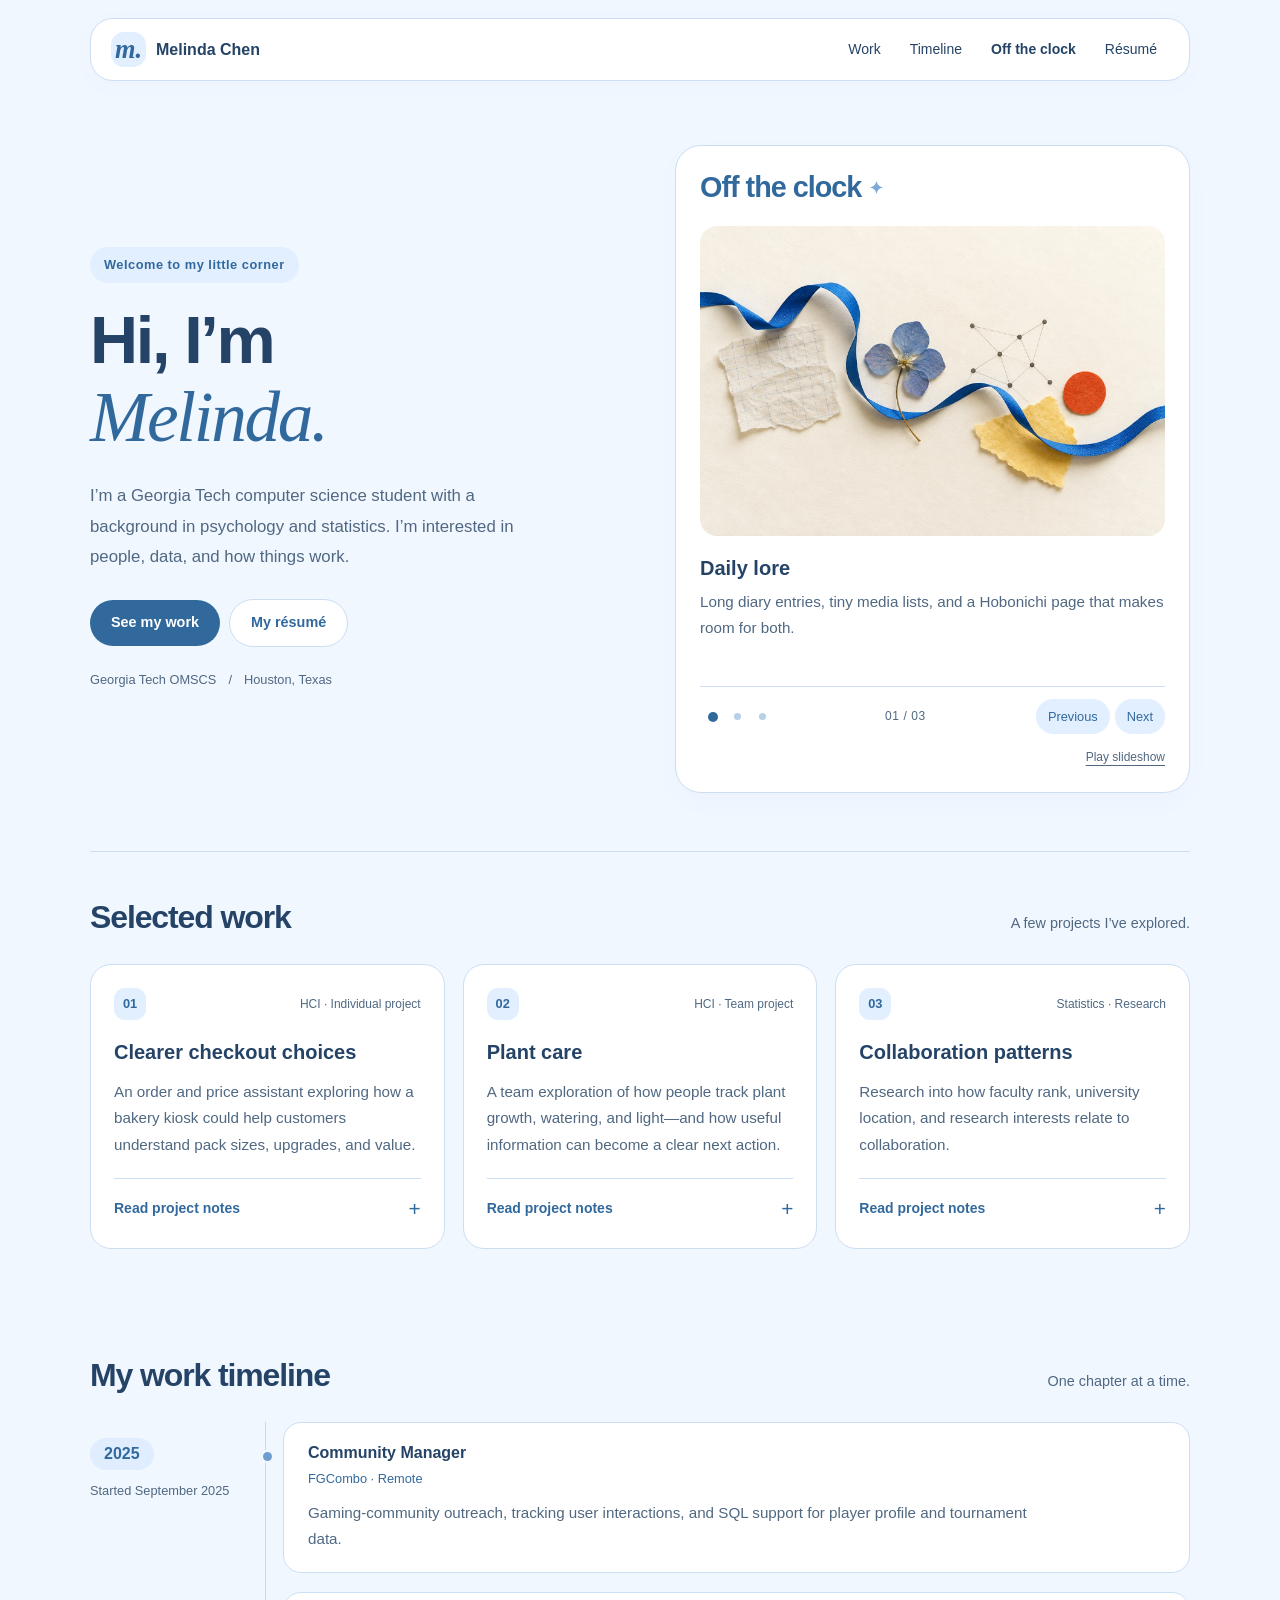
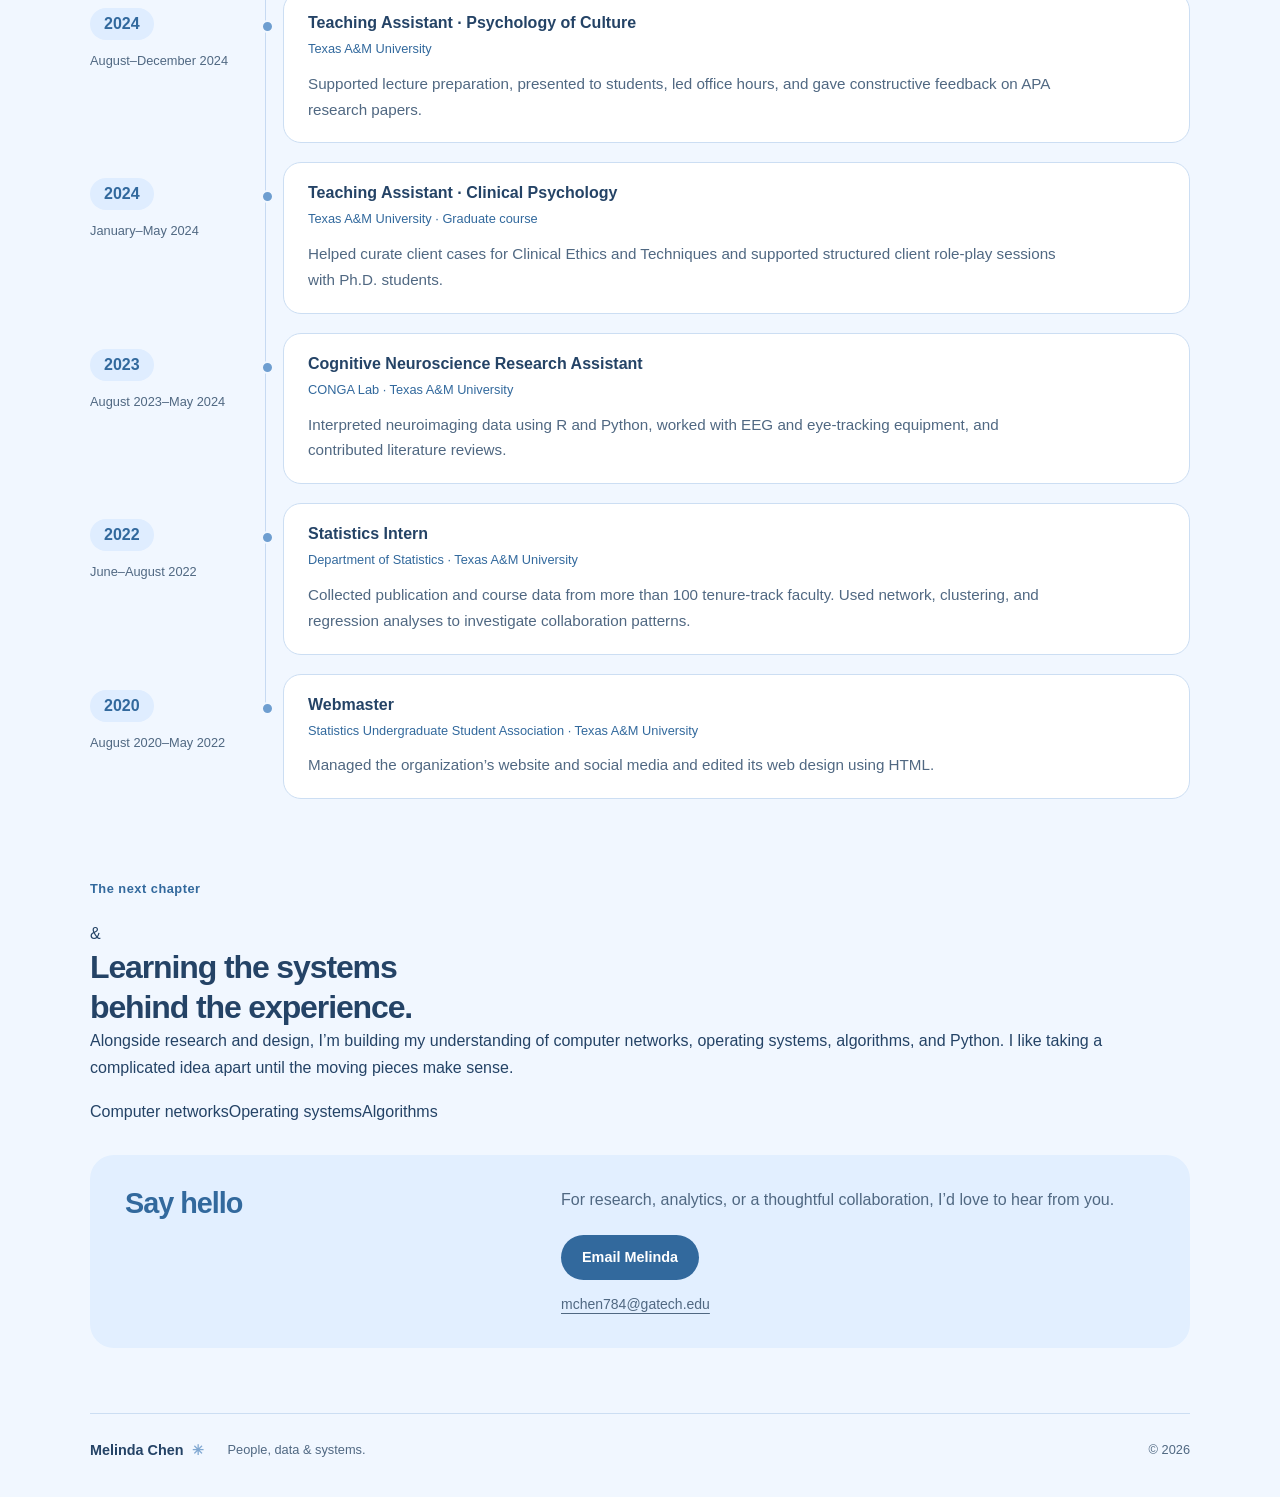
==== index.html @ 86ce2ae4 "initial site design - resume, timeline, slideshow" ====
<!doctype html>
<html lang="en">
<head>
  <meta charset="utf-8">
  <meta name="viewport" content="width=device-width, initial-scale=1">
  <meta name="theme-color" content="#f1f7ff">
  <title>Melinda Chen — People, Data &amp; Systems</title>
  <meta name="description" content="Melinda Chen’s personal portfolio: psychology, statistics, computer science, research, and creative curiosity.">
  <meta property="og:title" content="Melinda Chen — People, Data &amp; Systems">
  <meta property="og:description" content="A curious mind at the intersection of people, data, and systems. Explore my projects, experience, and creative interests.">
  <meta property="og:type" content="website">
  <link rel="icon" type="image/svg+xml" href="data:image/svg+xml,%3Csvg xmlns='http://www.w3.org/2000/svg' viewBox='0 0 64 64'%3E%3Crect width='64' height='64' rx='32' fill='%234f83bd'/%3E%3Cpath d='M15 44V20h5l12 17 12-17h5v24h-6V30L32 46 21 30v14z' fill='%23ffffff'/%3E%3C/svg%3E">
  <link rel="stylesheet" href="styles.css">
</head>
<body>
  <a class="skip-link" href="#main">Skip to content</a>
  <header class="site-header wrap"><a class="wordmark" href="index.html" aria-label="Melinda Chen, home" aria-current="page"><span class="monogram" aria-hidden="true">m.</span><span>Melinda Chen</span></a><nav aria-label="Main navigation"><a href="index.html#work">Work</a><a href="index.html#timeline">Timeline</a><a href="index.html#off-the-clock">Off the clock</a><a href="resume.html">Résumé</a></nav></header>
  <main id="main">
    <section class="hero wrap" id="home" aria-labelledby="hero-title">
      <div class="hero-copy">
        <p class="eyebrow intro-kicker">Welcome to my little corner</p>
        <h1 id="hero-title">Hi, I’m<br><em>Melinda.</em></h1>
        <p class="hero-intro">I’m a Georgia Tech computer science student with a background in psychology and statistics. I’m interested in people, data, and how things work.</p>
        <a class="button primary" href="#work">See my work</a><a class="button secondary" href="resume.html">My résumé</a>
        <p class="hero-meta">Georgia Tech OMSCS <span aria-hidden="true">/</span> Houston, Texas</p>
      </div>
      <div class="hero-art slideshow" id="off-the-clock" role="region" aria-roledescription="carousel" aria-labelledby="off-the-clock-title">
        <h2 class="slideshow-title" id="off-the-clock-title">Off the clock</h2>
        <div class="slides" id="creative-slides">
          <figure class="slide" role="group" aria-roledescription="slide" aria-label="1 of 3">
            <div class="art-frame"><img src="assets/curiosity-collage.webp" alt="A blue ribbon connects a pressed flower, graph paper, and a pencil network sketch on ivory paper." width="1536" height="1024" fetchpriority="high"></div>
            <figcaption class="slide-description"><h3 class="slide-title">Daily lore</h3>
              <p class="slide-body">Long diary entries, tiny media lists, and a Hobonichi page that makes room for both.</p></figcaption>
          </figure>
          <figure class="slide" role="group" aria-roledescription="slide" aria-label="2 of 3" hidden>
            <div class="art-frame"><img src="assets/pattern-seeking.webp" alt="Graph-paper layers, a pencil network diagram, and a blue ribbon form a tactile editorial collage." width="1536" height="1024" loading="lazy"></div>
            <figcaption class="slide-description"><h3 class="slide-title">A little imperfect</h3>
              <p class="slide-body">Pottery painting, illustration, and the satisfaction of making something tangible.</p></figcaption>
          </figure>
          <figure class="slide" role="group" aria-roledescription="slide" aria-label="3 of 3" hidden>
            <div class="art-frame"><img src="assets/creative-color.webp" alt="Pressed blue petals and a blue ribbon mingle with yellow and orange-red paper on an ivory background." width="1536" height="1024" loading="lazy"></div>
            <figcaption class="slide-description"><h3 class="slide-title">Color &amp; character</h3>
              <p class="slide-body">Fashion, art, and imaginative stories. I’m drawn to things with a little personality.</p></figcaption>
          </figure>
        </div>
        <div class="slideshow-controls">
          <div class="slide-dots" aria-label="Choose a slide"><button type="button" class="slide-dot" data-slide="0" aria-label="Show slide 1: Daily lore" aria-current="true"></button><button type="button" class="slide-dot" data-slide="1" aria-label="Show slide 2: A little imperfect"></button><button type="button" class="slide-dot" data-slide="2" aria-label="Show slide 3: Color and character"></button></div>
          <span class="slide-counter" aria-live="off">01 / 03</span>
          <div class="slide-navigation"><button type="button" data-action="previous" aria-label="Previous slide">Previous</button><button type="button" data-action="next" aria-label="Next slide">Next</button></div>
        </div>
        <div class="slideshow-playback"><button type="button" class="play-button" aria-pressed="false">Play slideshow</button><span class="sr-only slide-announcement" aria-live="polite" aria-atomic="true"></span></div>
        <noscript><p class="slideshow-no-script">Enable JavaScript to use the slideshow controls.</p></noscript>
      </div>
    </section>
    <section class="work-section wrap" id="work" aria-labelledby="work-title">
      <div class="section-heading"><h2 id="work-title">Selected work</h2><p>A few projects I’ve explored.</p></div>
      <div class="project-grid">
        <article class="project project-blue">
          <div class="project-top"><span class="project-number">01</span><span class="project-type">HCI · Individual project</span></div>
          <h3>Clearer checkout choices</h3>
          <p class="project-description">An order and price assistant exploring how a bakery kiosk could help customers understand pack sizes, upgrades, and value.</p>
          <details class="project-details"><summary>Read project notes</summary><div class="detail-content"><h4>The question</h4><p>When someone changes an order, how can the interface make the pricing consequences easier to understand?</p><h4>The exploration</h4><p>I explored menu prompts, smart labels such as “Best value,” and an order-review screen. A five-to-six pack upgrade was one of the scenarios used to examine how customers compare options.</p><h4>The process</h4><p>The coursework included survey and interview needfinding, a heuristic evaluation, alternative prototypes, and evaluation planning.</p><p class="project-scope">Scope: an academic design exploration, rather than a launched retail product.</p></div></details>
        </article>
        <article class="project project-green">
          <div class="project-top"><span class="project-number">02</span><span class="project-type">HCI · Team project</span></div>
          <h3>Plant care</h3>
          <p class="project-description">A team exploration of how people track plant growth, watering, and light—and how useful information can become a clear next action.</p>
          <details class="project-details"><summary>Read project notes</summary><div class="detail-content"><h4>The question</h4><p>How can plant-care tools help people understand what their plants need without making care feel complicated?</p><h4>The exploration</h4><p>The team considered plant-stage identification, watering and light information, care history, weather context, and actionable tasks.</p><h4>The process</h4><p>Our needfinding plan combined surveys, interviews, and an apprenticeship approach. The work also considered outdoor gardens alongside indoor plants.</p><p class="project-scope">Scope: a collaborative academic project; the description reflects the team’s shared exploration.</p></div></details>
        </article>
        <article class="project project-yellow">
          <div class="project-top"><span class="project-number">03</span><span class="project-type">Statistics · Research</span></div>
          <h3>Collaboration patterns</h3>
          <p class="project-description">Research into how faculty rank, university location, and research interests relate to collaboration.</p>
          <details class="project-details"><summary>Read project notes</summary><div class="detail-content"><h4>The question</h4><p>Which characteristics might help explain how faculty members collaborate?</p><h4>The work</h4><p>During my internship with Texas A&amp;M’s Department of Statistics, I collected research publication and course information from more than 100 tenure-track faculty.</p><h4>The methods</h4><p>I used R for network, clustering, and regression analyses to investigate collaboration patterns.</p><p class="project-scope">Scope: undergraduate research experience, June–August 2022.</p></div></details>
        </article>
      </div>
    </section>
    <section class="experience-section wrap" id="timeline" aria-labelledby="experience-title"><div class="section-heading"><h2 id="experience-title">My work timeline</h2><p>One chapter at a time.</p></div>
      <ol class="work-timeline">
        <li class="timeline-entry"><div class="timeline-period"><span class="timeline-year">2025</span><p>Started September 2025</p></div><article class="timeline-role"><h3>Community Manager</h3><p class="timeline-organization">FGCombo · Remote</p><p>Gaming-community outreach, tracking user interactions, and SQL support for player profile and tournament data.</p></article></li>
        <li class="timeline-entry"><div class="timeline-period"><span class="timeline-year">2024</span><p><time datetime="2024-08">August</time>–<time datetime="2024-12">December 2024</time></p></div><article class="timeline-role"><h3>Teaching Assistant · Psychology of Culture</h3><p class="timeline-organization">Texas A&amp;M University</p><p>Supported lecture preparation, presented to students, led office hours, and gave constructive feedback on APA research papers.</p></article></li>
        <li class="timeline-entry"><div class="timeline-period"><span class="timeline-year">2024</span><p><time datetime="2024-01">January</time>–<time datetime="2024-05">May 2024</time></p></div><article class="timeline-role"><h3>Teaching Assistant · Clinical Psychology</h3><p class="timeline-organization">Texas A&amp;M University · Graduate course</p><p>Helped curate client cases for Clinical Ethics and Techniques and supported structured client role-play sessions with Ph.D. students.</p></article></li>
        <li class="timeline-entry"><div class="timeline-period"><span class="timeline-year">2023</span><p><time datetime="2023-08">August 2023</time>–<time datetime="2024-05">May 2024</time></p></div><article class="timeline-role"><h3>Cognitive Neuroscience Research Assistant</h3><p class="timeline-organization">CONGA Lab · Texas A&amp;M University</p><p>Interpreted neuroimaging data using R and Python, worked with EEG and eye-tracking equipment, and contributed literature reviews.</p></article></li>
        <li class="timeline-entry"><div class="timeline-period"><span class="timeline-year">2022</span><p><time datetime="2022-06">June</time>–<time datetime="2022-08">August 2022</time></p></div><article class="timeline-role"><h3>Statistics Intern</h3><p class="timeline-organization">Department of Statistics · Texas A&amp;M University</p><p>Collected publication and course data from more than 100 tenure-track faculty. Used network, clustering, and regression analyses to investigate collaboration patterns.</p></article></li>
        <li class="timeline-entry"><div class="timeline-period"><span class="timeline-year">2020</span><p><time datetime="2020-08">August 2020</time>–<time datetime="2022-05">May 2022</time></p></div><article class="timeline-role"><h3>Webmaster</h3><p class="timeline-organization">Statistics Undergraduate Student Association · Texas A&amp;M University</p><p>Managed the organization’s website and social media and edited its web design using HTML.</p></article></li>
      </ol>
    </section>
    <section class="learning-section wrap" aria-labelledby="learning-title"><div class="learning-label"><p class="eyebrow">The next chapter</p><span class="chapter-number" aria-hidden="true">&amp;</span></div><div><h2 id="learning-title">Learning the systems<br>behind the experience.</h2><p>Alongside research and design, I’m building my understanding of computer networks, operating systems, algorithms, and Python. I like taking a complicated idea apart until the moving pieces make sense.</p><div class="learning-topics"><span>Computer networks</span><span>Operating systems</span><span>Algorithms</span></div></div></section>
    <section class="contact-section wrap" id="contact" aria-labelledby="contact-title"><div class="contact-grid"><h2 id="contact-title">Say hello</h2><div><p>For research, analytics, or a thoughtful collaboration, I’d love to hear from you.</p><a class="button primary" href="mailto:mchen784@gatech.edu">Email Melinda</a><a class="email-text" href="mailto:mchen784@gatech.edu">mchen784@gatech.edu</a></div></div></section>
  </main>
  <footer class="site-footer wrap"><a class="footer-name" href="index.html">Melinda Chen<span aria-hidden="true"> ✳</span></a><p>People, data &amp; systems.</p><span>© 2026</span></footer>
  <script src="slideshow.js" defer></script>
  <script src="site.js" defer></script>
</body>
</html>
---- styles.css ----
@charset "UTF-8";
:root{--paper:#f1f7ff;--white:#ffffff;--ink:#244366;--muted:#506882;--blue:#32699d;--blue-dark:#22527e;--soft:#e2efff;--line:#ccdef3;--serif:Georgia,'Times New Roman',serif;--sans:'Avenir Next','Trebuchet MS',Arial,sans-serif}
*{box-sizing:border-box}html{scroll-behavior:smooth;scroll-padding-top:110px}body{margin:0;background:var(--paper);color:var(--ink);font-family:var(--sans);font-size:1rem;line-height:1.7}a{color:inherit;text-decoration:none}button{font:inherit;color:inherit}a,button,summary{-webkit-tap-highlight-color:transparent}a:focus-visible,button:focus-visible,summary:focus-visible{outline:3px solid #32699d;outline-offset:5px}::selection{background:#cce2ff;color:#244366}h1,h2,h3,h4,p{margin-top:0}h1,h2,h3,h4{line-height:1.25}h1,h2{letter-spacing:-.035em}h2{font-size:2rem;font-weight:600;margin-bottom:0}h3{font-size:1.15rem}.wrap{max-width:1100px;width:calc(100% - 80px);margin-inline:auto}[hidden]{display:none!important}.sr-only{position:absolute;width:1px;height:1px;padding:0;margin:-1px;overflow:hidden;clip:rect(0,0,0,0);white-space:nowrap;border:0}.skip-link{position:absolute;top:-100px;left:1rem;background:var(--blue);color:white;padding:12px 18px;border-radius:12px;z-index:60}.skip-link:focus{top:10px}
.site-header{position:sticky;top:12px;z-index:30;margin-top:18px;display:flex;align-items:center;justify-content:space-between;gap:22px;background:var(--white);border:1px solid var(--line);border-radius:23px;padding:13px 20px;box-shadow:0 5px 22px #35659b07}.wordmark{display:flex;align-items:center;gap:10px;font-size:1rem;font-weight:600;white-space:nowrap}.monogram{display:grid;place-items:center;width:35px;height:35px;border-radius:13px;background:var(--soft);color:var(--blue);font-family:var(--serif);font-style:italic;font-size:1.65rem;line-height:1}.site-header nav{display:flex;align-items:center;gap:5px;flex-wrap:wrap}.site-header nav a{font-size:.875rem;padding:7px 12px;border-radius:12px;line-height:1.5}.site-header nav a:hover,.site-header nav a[aria-current='page']{background:var(--soft);color:var(--blue)}.site-header nav a[href$='#off-the-clock']{font-weight:600}
.hero{display:grid;grid-template-columns:1fr 1fr;gap:70px;align-items:center;padding-block:64px 58px}.eyebrow{font-size:.8rem;color:var(--blue);font-weight:600;letter-spacing:.04em;margin-bottom:20px}.intro-kicker{display:inline-block;background:var(--soft);border-radius:50px;padding:7px 14px}.hero h1{font-size:clamp(3.2rem,5.2vw,4.8rem);font-weight:600;line-height:1.12;margin-bottom:24px}.hero h1 em{font-family:var(--serif);font-weight:400;font-size:1.07em;color:var(--blue)}.hero-intro{max-width:470px;font-size:1.05rem;color:var(--muted);line-height:1.8;margin-bottom:27px}.button{display:inline-block;border:0;border-radius:50px;padding:12px 21px;line-height:1.5;font-size:.9rem;font-weight:600;cursor:pointer;transition:background .18s,transform .18s}.primary{background:var(--blue);color:white}.primary:hover{background:var(--blue-dark);transform:translateY(-1px)}.secondary{color:var(--blue);background:var(--white);border:1px solid var(--line);margin-left:9px}.secondary:hover{background:var(--soft)}.hero-meta{display:flex;gap:12px;flex-wrap:wrap;color:var(--muted);font-size:.8rem;margin:22px 0 0}.hero-art{margin:0;min-width:0;background:var(--white);border:1px solid var(--line);border-radius:26px;padding:24px 24px 17px;box-shadow:0 9px 24px #3c78ad07}.slideshow-title{font-size:1.8rem;color:var(--blue);font-weight:600;margin:0 0 20px;letter-spacing:-.035em}.slideshow-title::after{content:' ✦';font-size:1.05rem;color:#7da8d7;vertical-align:middle;margin-left:4px}.slide{margin:0}.art-frame{padding:0;background:var(--soft);border-radius:17px;overflow:hidden}.hero-art img{display:block;width:100%;height:auto;aspect-ratio:3/2;object-fit:cover}.slide-description{padding:19px 0 0;min-height:135px}.slide-kicker{color:var(--blue);font-size:.75rem;font-weight:600;letter-spacing:.035em;margin:0 0 5px}.hero-art .slide-title{font-family:var(--sans);font-size:1.25rem;font-weight:600;line-height:1.3;margin:0 0 8px}.slide-body{font-size:.95rem;line-height:1.7;color:var(--muted);margin:0}.slideshow-controls{display:flex;align-items:center;justify-content:space-between;gap:12px;margin-top:15px;padding-top:12px;border-top:1px solid var(--line)}.slide-dots{display:flex;gap:0}.slide-dot{display:grid;place-items:center;width:25px;height:34px;padding:0;border:0;background:transparent;cursor:pointer}.slide-dot::before{content:'';width:7px;height:7px;border-radius:50%;background:#b7cfe9}.slide-dot[aria-current='true']::before{width:10px;height:10px;background:var(--blue)}.slide-counter{color:var(--muted);font-size:.75rem;letter-spacing:.05em;font-variant-numeric:tabular-nums;white-space:nowrap}.slide-navigation{display:flex;gap:5px}.slide-navigation button{background:var(--soft);color:var(--blue);border:0;border-radius:50px;padding:8px 12px;font-size:.8rem;line-height:1.5;cursor:pointer}.slide-navigation button:hover{background:#d4e8ff}.slideshow-playback{text-align:right;margin-top:6px}.play-button{background:transparent;border:0;padding:7px 0;color:var(--muted);font-size:.75rem;cursor:pointer;text-decoration:underline;text-underline-offset:4px}.play-button:hover{color:var(--blue)}.slideshow-no-script{font-size:.875rem;color:var(--muted);margin:10px 0}
.section-heading{display:flex;justify-content:space-between;align-items:baseline;gap:25px;margin-bottom:27px}.section-heading>p{margin:0;color:var(--muted);font-size:.9rem}.work-section{padding-block:45px 66px;border-top:1px solid var(--line)}.project-grid{display:grid;grid-template-columns:repeat(3,minmax(0,1fr));gap:18px;align-items:start}.project{padding:23px;background:var(--white);border:1px solid var(--line);border-radius:21px;min-width:0}.project-top{display:flex;justify-content:space-between;align-items:center;gap:12px;margin-bottom:20px}.project-number{display:grid;place-items:center;min-width:32px;height:32px;color:var(--blue);background:var(--soft);border-radius:11px;font-size:.8rem;font-weight:600}.project-type{font-size:.75rem;color:var(--muted);line-height:1.5;text-align:right}.project h3{font-size:1.25rem;font-weight:600;margin-bottom:14px}.project-description{font-size:.95rem;color:var(--muted);line-height:1.75;margin-bottom:20px}.project-details{border-top:1px solid var(--line)}.project-details summary{display:flex;justify-content:space-between;align-items:center;gap:14px;list-style:none;cursor:pointer;font-size:.875rem;font-weight:600;color:var(--blue);padding-top:14px;line-height:1.5}.project-details summary::-webkit-details-marker{display:none}.project-details summary::after{content:'+';font-size:1.3rem;font-weight:400}.project-details[open] summary::after{content:'−'}.detail-content{padding-top:23px}.detail-content h4{font-size:.875rem;margin:0 0 7px}.detail-content p{font-size:.9rem;color:var(--muted);line-height:1.75;margin-bottom:19px}.detail-content .project-scope{font-size:.8rem;padding-top:13px;border-top:1px solid var(--line);margin-bottom:0}
.experience-section{padding-block:40px 60px}.work-timeline{list-style:none;margin:0;padding:0}.timeline-entry{display:grid;grid-template-columns:158px minmax(0,1fr);gap:35px;position:relative;padding-bottom:19px}.timeline-period{padding-top:16px}.timeline-year{display:inline-block;color:var(--blue);background:#dfedff;border-radius:50px;font-size:1rem;font-weight:600;line-height:1.5;padding:4px 14px}.timeline-period p{color:var(--muted);font-size:.8rem;line-height:1.7;margin:10px 0 0;max-width:150px}.timeline-role{position:relative;background:var(--white);border:1px solid var(--line);border-radius:18px;padding:20px 24px}.timeline-role::before{content:'';position:absolute;left:-19px;top:-1px;bottom:-20px;width:1px;background:#c7daf2}.timeline-role::after{content:'';position:absolute;left:-23px;top:27px;width:9px;height:9px;border-radius:50%;background:#6e9ed0;border:2px solid var(--paper)}.timeline-entry:last-child .timeline-role::before{bottom:calc(100% - 32px)}.timeline-role h3{font-size:1rem;font-weight:600;margin-bottom:5px}.timeline-organization{font-size:.8rem;color:var(--blue);margin-bottom:11px}.timeline-role>p:last-child{font-size:.95rem;color:var(--muted);line-height:1.7;margin:0;max-width:750px}
.contact-section{padding-block:30px 65px}.contact-grid{display:grid;grid-template-columns:1fr 1.5fr;gap:40px;background:var(--soft);border-radius:24px;padding:31px 35px}.contact-grid h2{color:var(--blue);font-size:1.8rem}.contact-grid>div>p{font-size:1rem;color:var(--muted);line-height:1.8;margin-bottom:20px}.email-text{display:block;color:var(--muted);font-size:.875rem;margin-top:13px;text-decoration:underline;text-underline-offset:4px}.email-text:hover{color:var(--blue)}.site-footer{display:flex;align-items:center;gap:24px;padding-block:24px 34px;border-top:1px solid var(--line);font-size:.8rem;color:var(--muted)}.footer-name{font-weight:600;color:var(--ink);font-size:.9rem}.footer-name span{color:#80a8d2;padding-left:4px}.site-footer p{margin:0;flex:1}.text-link{display:inline-block;font-size:.9rem;font-weight:600;color:var(--blue);text-decoration:underline;text-underline-offset:4px;margin-top:15px}.text-link:hover{color:var(--blue-dark)}
.page-intro{display:grid;grid-template-columns:1.2fr 1fr;align-items:end;gap:40px;padding-block:58px 35px}.page-intro h1{font-size:2.6rem;color:var(--blue);font-weight:600;margin-bottom:13px}.page-description{color:var(--muted);font-size:1rem;line-height:1.8;margin:0}.page-actions{text-align:right;justify-self:end;padding-bottom:3px}.page-actions .text-link{display:block;font-weight:400;margin-top:14px}.resume-sheet{padding:40px;background:var(--white);border:1px solid var(--line);border-radius:24px}.resume-document-heading{display:flex;align-items:end;justify-content:space-between;gap:30px;border-bottom:1px solid var(--line);padding-bottom:26px;margin-bottom:32px}.resume-document-heading h2{font-size:2rem;margin-bottom:6px}.resume-document-heading p{font-size:.875rem;color:var(--muted);margin:0}.resume-document-heading>p{text-align:right;line-height:1.8}.resume-document-heading a{text-decoration:underline;text-underline-offset:4px}.resume-grid{display:grid;grid-template-columns:240px minmax(0,1fr);gap:42px}.resume-grid section{margin-bottom:31px}.resume-grid h3{color:var(--blue);font-size:.9rem;font-weight:600;letter-spacing:.015em;margin-bottom:20px}.resume-grid h4{font-size:1rem;line-height:1.5;margin-bottom:5px;font-weight:600}.resume-sidebar{padding-right:25px;border-right:1px solid var(--line)}.resume-sidebar p{font-size:.9rem;line-height:1.75;margin-bottom:17px}.resume-school{margin-bottom:24px}.resume-school p{margin-bottom:4px}.resume-muted{color:var(--muted);font-size:.8rem!important}.resume-plain-list{list-style:none;margin:0;padding:0}.resume-plain-list li{font-size:.9rem;line-height:1.7;margin-bottom:17px}.resume-plain-list span{display:block;font-size:.8rem;color:var(--muted);margin-top:3px}.resume-job{margin-bottom:26px;break-inside:avoid}.resume-job-heading{display:flex;justify-content:space-between;gap:18px;align-items:baseline}.resume-job-heading h4{max-width:70%;margin:0}.resume-job-heading>span{font-size:.8rem;color:var(--muted);white-space:nowrap;text-align:right}.resume-organization{font-size:.875rem;color:var(--muted);margin:5px 0 10px;line-height:1.65}.resume-job ul{padding-left:19px;margin:0}.resume-job li{font-size:.9rem;line-height:1.75;margin-bottom:5px}.resume-job>p:not(.resume-organization),.resume-project-reference p{font-size:.9rem;line-height:1.75;margin-bottom:0}.resume-project-reference{border-top:1px solid var(--line);padding-top:23px}.resume-project-reference h3{margin-bottom:14px}.page-bottom{display:flex;align-items:center;justify-content:space-between;gap:25px;padding-block:33px 55px}.page-bottom p{margin:0;color:var(--muted)}
@media(max-width:1050px){.wrap{width:calc(100% - 56px)}.hero{gap:42px}.site-header{gap:14px;padding-inline:16px}.site-header nav a{padding:7px 9px}.project{padding:20px}.project-top{align-items:start}.project-type{max-width:120px}.resume-sheet{padding:30px}.resume-grid{grid-template-columns:205px minmax(0,1fr);gap:30px}.resume-sidebar{padding-right:20px}.resume-job-heading{display:block}.resume-job-heading h4{max-width:none}.resume-job-heading>span{display:block;text-align:left;margin-top:4px}}
@media(max-width:800px){html{scroll-padding-top:160px}.wrap{width:calc(100% - 40px)}.site-header{flex-wrap:wrap;justify-content:center;gap:10px;padding:13px 16px;margin-top:12px}.site-header nav{justify-content:center}.hero{grid-template-columns:1fr;gap:34px;padding-block:45px}.hero-copy{max-width:570px}.hero h1{font-size:3.7rem}.hero-intro{max-width:560px}.hero-art{width:100%;max-width:580px;justify-self:center}.slide-description{min-height:126px}.section-heading{align-items:center}.project-grid{grid-template-columns:1fr}.project{padding:24px}.project-top{align-items:center;margin-bottom:14px}.project-type{max-width:none}.project-description{margin-bottom:18px}.work-section{padding-block:36px 45px}.experience-section{padding-block:28px 44px}.timeline-entry{grid-template-columns:135px minmax(0,1fr);gap:30px}.timeline-role{padding:19px 21px}.timeline-role::before{left:-17px}.timeline-role::after{left:-21px}.contact-grid{grid-template-columns:1fr;gap:17px;padding:28px}.contact-section{padding-bottom:44px}.resume-grid{grid-template-columns:1fr;gap:20px}.resume-sidebar{display:grid;grid-template-columns:1fr 1fr;gap:20px 30px;border-right:0;border-bottom:1px solid var(--line);padding:0 0 5px}.resume-sidebar section{margin-bottom:20px}.resume-sidebar section:last-child{grid-column:1/-1}.resume-plain-list{display:flex;flex-wrap:wrap;gap:15px 30px}.resume-plain-list li{max-width:220px}.page-intro{padding-block:40px 28px;grid-template-columns:1fr;gap:21px}.page-actions{justify-self:start;text-align:left}.page-actions .text-link{margin-top:12px}.resume-document-heading{align-items:start}}
@media(max-width:540px){html{scroll-padding-top:165px}.wrap{width:calc(100% - 28px)}.site-header{top:8px;padding:12px;gap:8px;border-radius:20px}.wordmark{font-size:.95rem}.monogram{width:30px;height:30px;font-size:1.45rem;border-radius:11px}.site-header nav{gap:0;width:100%;justify-content:space-between}.site-header nav a{font-size:.8rem;padding:7px 7px;white-space:nowrap}.hero{padding-block:33px;gap:29px}.hero h1{font-size:3.25rem}.intro-kicker{font-size:.8rem;padding:6px 12px}.hero-intro{font-size:1rem}.hero-meta{font-size:.75rem;gap:9px}.button{padding:11px 18px;font-size:.875rem}.secondary{margin-left:6px}.hero-art{padding:20px 18px 13px;border-radius:23px}.slideshow-title{font-size:1.7rem;margin-bottom:17px}.slide-description{min-height:150px;padding-top:17px}.slide-body{font-size:1rem;line-height:1.7}.slideshow-controls{gap:8px;margin-top:10px}.slide-dot{width:23px;height:40px}.slide-navigation{gap:4px}.slide-navigation button{font-size:.8rem;padding:8px 11px;min-height:40px}.play-button{font-size:.8rem}.section-heading{display:block;margin-bottom:22px}h2{font-size:1.75rem}.section-heading>p{margin-top:8px;font-size:.9rem}.project{padding:22px;border-radius:19px}.project-description,.detail-content p{font-size:1rem}.project h3{font-size:1.3rem}.timeline-entry{grid-template-columns:1fr;gap:10px;padding-left:21px;padding-bottom:22px}.timeline-period{display:flex;align-items:center;gap:11px;flex-wrap:wrap;padding:0}.timeline-year{font-size:.9rem;padding:3px 12px}.timeline-period p{margin:0;max-width:none;font-size:.8rem}.timeline-role{padding:19px}.timeline-role::before,.timeline-role::after{display:none}.timeline-entry::before{content:'';position:absolute;left:3px;top:13px;bottom:-13px;width:1px;background:#bfd6f0}.timeline-entry::after{content:'';position:absolute;left:0;top:12px;width:7px;height:7px;background:#709fd0;border-radius:50%}.timeline-entry:last-child::before{bottom:calc(100% - 15px)}.timeline-role h3{font-size:1rem}.timeline-organization{font-size:.8rem}.timeline-role>p:last-child{font-size:1rem}.contact-grid{padding:25px;border-radius:21px}.contact-grid h2{font-size:1.7rem}.site-footer{flex-wrap:wrap;gap:8px 18px;padding-block:21px 27px}.site-footer p{flex:auto;width:100%;order:3}.site-footer>span{margin-left:auto}.page-intro h1{font-size:2.25rem}.resume-sheet{padding:24px 20px;border-radius:21px}.resume-document-heading{display:block;padding-bottom:22px;margin-bottom:25px}.resume-document-heading h2{font-size:1.8rem}.resume-document-heading>p{text-align:left;margin-top:15px;font-size:.875rem}.resume-sidebar{grid-template-columns:1fr;gap:3px}.resume-plain-list{display:block}.resume-plain-list li{max-width:none}.resume-sidebar p,.resume-job li,.resume-job>p:not(.resume-organization),.resume-project-reference p{font-size:1rem}.resume-grid h4{font-size:1.05rem}.resume-job-heading>span{font-size:.875rem}.resume-muted{font-size:.875rem!important}.resume-plain-list li{font-size:1rem}.resume-plain-list span{font-size:.875rem}.page-bottom{display:block;padding-block:30px 43px}.page-bottom p{margin-bottom:15px}}
@media(prefers-reduced-motion:reduce){html{scroll-behavior:auto}.button{transition:none}.primary:hover{transform:none}}
@media print{@page{margin:14mm}body{background:white;color:#222}.wrap{width:100%}.site-header{position:static;box-shadow:none;border:0}.site-header nav,.button,.hero-art,.contact-section{display:none}.hero{display:block;padding:20px 0}.hero h1{font-size:30pt}.work-section,.experience-section{padding-block:24px}.project-grid{display:block}.project{break-inside:avoid;border:0;padding:15px 0;border-radius:0}.project-details{display:none}.timeline-entry{grid-template-columns:130px 1fr;gap:20px;break-inside:avoid;padding-bottom:14px}.timeline-period{padding-top:10px}.timeline-role{border:0;padding:10px 0}.timeline-role::before,.timeline-role::after,.timeline-entry::before,.timeline-entry::after{display:none}.timeline-year{background:none;padding:0}.site-footer{padding-block:15px}.page-resume .site-header,.page-resume .site-footer,.page-resume .resume-intro,.page-resume .page-bottom{display:none}.page-resume .resume-sheet{border:0;padding:0;width:100%;border-radius:0;background:white}.page-resume .resume-document-heading{display:flex;padding-bottom:15px;margin-bottom:18px}.page-resume .resume-document-heading h2{font-size:23pt}.page-resume .resume-document-heading p{font-size:9pt;margin:0}.page-resume .resume-grid{display:grid;grid-template-columns:29% minmax(0,1fr);gap:25px}.page-resume .resume-sidebar{display:block;border-right:1px solid #ddd;border-bottom:0;padding-right:18px}.page-resume .resume-grid section{margin-bottom:20px}.page-resume .resume-grid h3{font-size:9pt;margin-bottom:12px}.page-resume .resume-grid h4{font-size:10pt}.page-resume .resume-sidebar p,.page-resume .resume-job li,.page-resume .resume-plain-list li,.page-resume .resume-project-reference p,.page-resume .resume-job>p:not(.resume-organization){font-size:9pt;line-height:1.5}.page-resume .resume-job-heading{display:block}.page-resume .resume-job-heading>span,.page-resume .resume-muted,.page-resume .resume-organization,.page-resume .resume-plain-list span{font-size:8pt!important}.page-resume .resume-job{margin-bottom:17px;break-inside:avoid}.page-resume .resume-school{margin-bottom:18px}.page-resume .resume-plain-list{display:block}.page-resume .resume-plain-list li{margin-bottom:10px}.page-resume .resume-project-reference .text-link{display:none}}
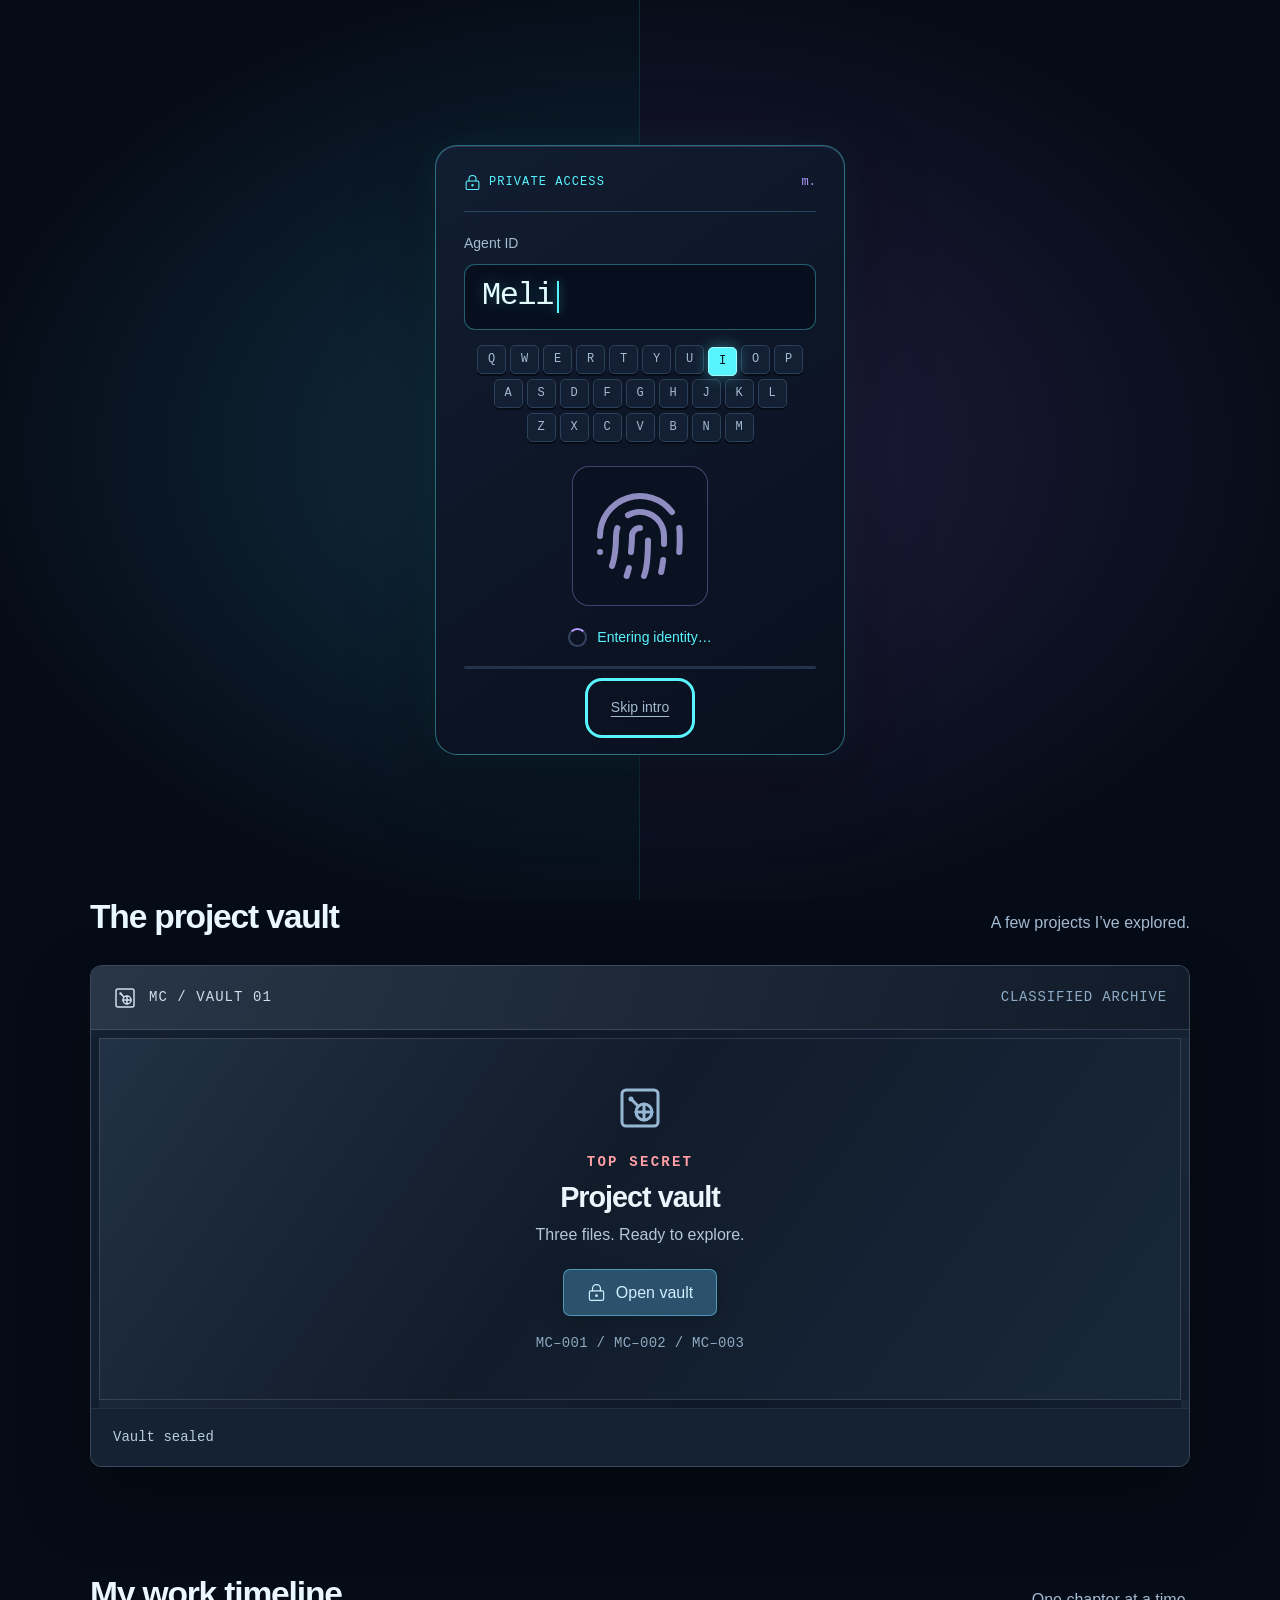
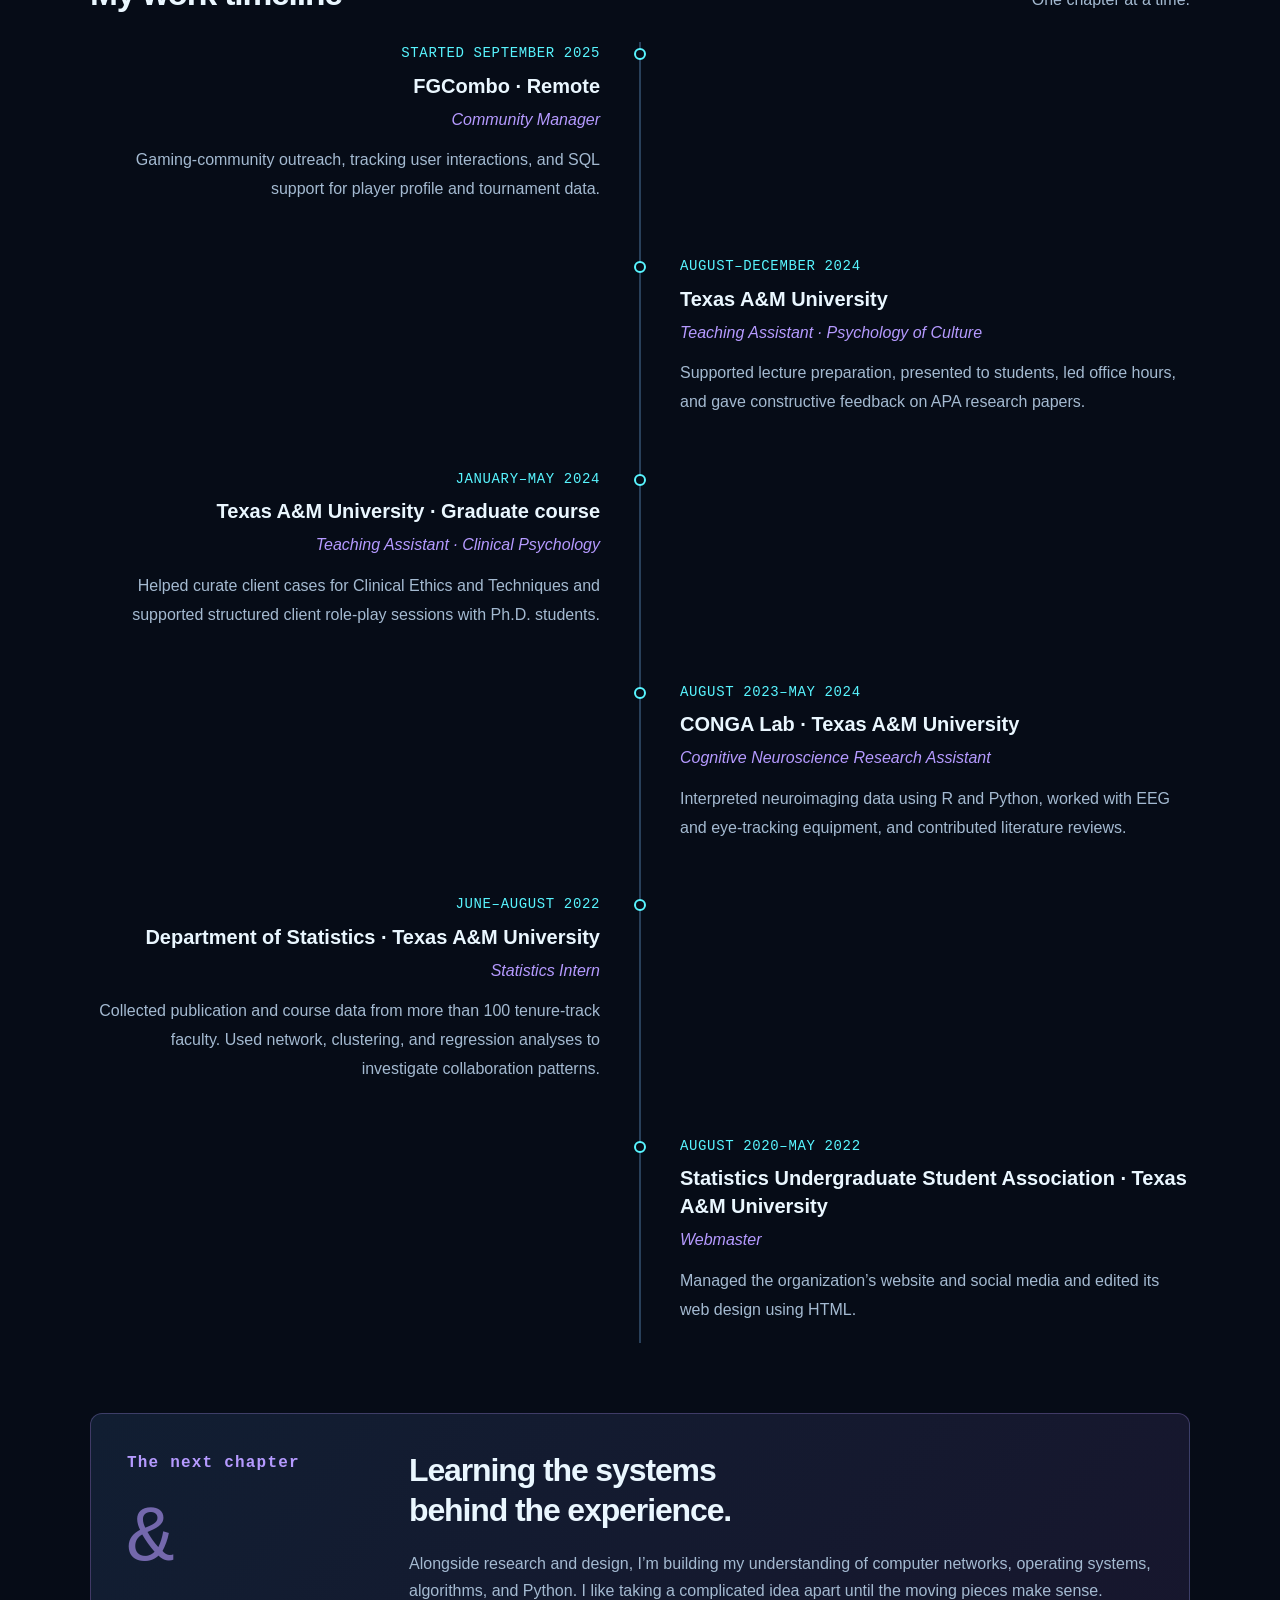
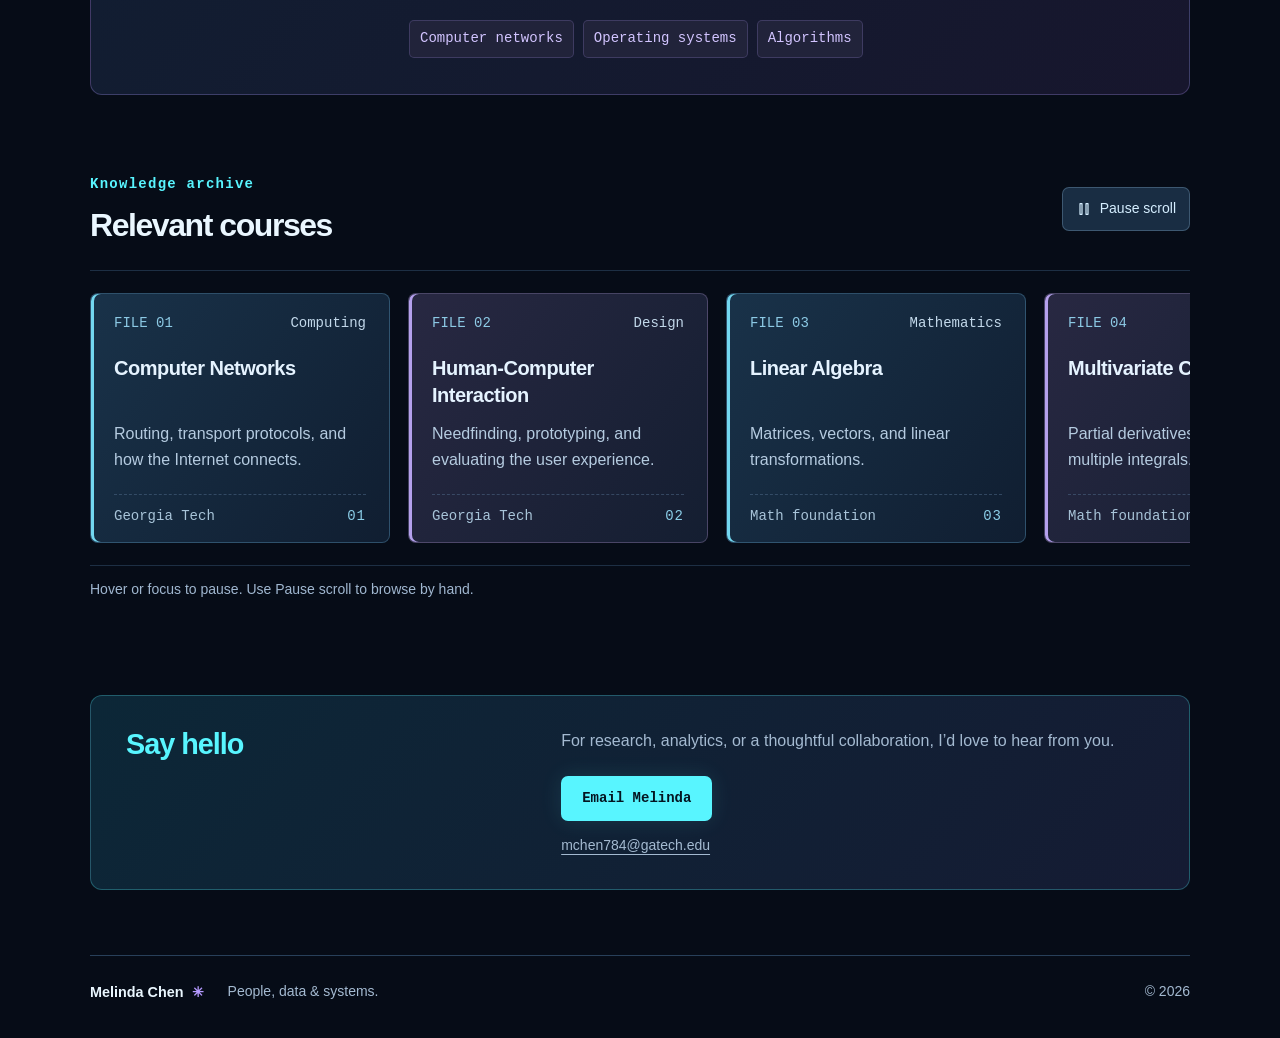
==== commit e041b774: "first commit" ====
--- a/index.html
+++ b/index.html
@@ -3,26 +3,44 @@
 <head>
   <meta charset="utf-8">
   <meta name="viewport" content="width=device-width, initial-scale=1">
-  <meta name="theme-color" content="#f1f7ff">
-  <title>Melinda Chen — People, Data &amp; Systems</title>
+  <meta name="theme-color" content="#060c17">
+  <title>Melinda Chen — CS + Psychology</title>
   <meta name="description" content="Melinda Chen’s personal portfolio: psychology, statistics, computer science, research, and creative curiosity.">
   <meta property="og:title" content="Melinda Chen — People, Data &amp; Systems">
   <meta property="og:description" content="A curious mind at the intersection of people, data, and systems. Explore my projects, experience, and creative interests.">
   <meta property="og:type" content="website">
-  <link rel="icon" type="image/svg+xml" href="data:image/svg+xml,%3Csvg xmlns='http://www.w3.org/2000/svg' viewBox='0 0 64 64'%3E%3Crect width='64' height='64' rx='32' fill='%234f83bd'/%3E%3Cpath d='M15 44V20h5l12 17 12-17h5v24h-6V30L32 46 21 30v14z' fill='%23ffffff'/%3E%3C/svg%3E">
+  <link rel="icon" type="image/svg+xml" href="data:image/svg+xml,%3Csvg xmlns='http://www.w3.org/2000/svg' viewBox='0 0 64 64'%3E%3Crect width='64' height='64' rx='32' fill='%23060c17'/%3E%3Cpath d='M15 44V20h5l12 17 12-17h5v24h-6V30L32 46 21 30v14z' fill='%2358f5ff'/%3E%3C/svg%3E">
   <link rel="stylesheet" href="styles.css">
 </head>
 <body>
+  <dialog class="site-intro" id="site-intro" aria-labelledby="site-intro-label" hidden>
+    <div class="intro-door intro-door-left" aria-hidden="true"></div>
+    <div class="intro-door intro-door-right" aria-hidden="true"></div>
+    <div class="intro-terminal">
+      <h2 class="sr-only" id="site-intro-label">Entering Melinda’s website</h2>
+      <div class="intro-terminal-heading" aria-hidden="true"><span><svg class="" xmlns="http://www.w3.org/2000/svg" viewBox="0 0 24 24" fill="none" stroke="currentColor" stroke-width="1.5" stroke-linecap="round" stroke-linejoin="round" aria-hidden="true"><circle cx="12" cy="16" r="1" /><rect x="3" y="10" width="18" height="12" rx="2" /><path d="M7 10V7a5 5 0 0 1 10 0v3" /></svg>PRIVATE ACCESS</span><small>m.</small></div>
+      <div class="intro-identity" aria-hidden="true">
+        <span class="intro-identity-label">Agent ID</span>
+        <div class="intro-name-field"><span id="intro-typed-name"></span><span class="intro-caret"></span></div>
+      </div>
+      <div class="intro-keyboard" aria-hidden="true"><div class="intro-key-row"><kbd data-intro-key="Q">Q</kbd><kbd data-intro-key="W">W</kbd><kbd data-intro-key="E">E</kbd><kbd data-intro-key="R">R</kbd><kbd data-intro-key="T">T</kbd><kbd data-intro-key="Y">Y</kbd><kbd data-intro-key="U">U</kbd><kbd data-intro-key="I">I</kbd><kbd data-intro-key="O">O</kbd><kbd data-intro-key="P">P</kbd></div><div class="intro-key-row"><kbd data-intro-key="A">A</kbd><kbd data-intro-key="S">S</kbd><kbd data-intro-key="D">D</kbd><kbd data-intro-key="F">F</kbd><kbd data-intro-key="G">G</kbd><kbd data-intro-key="H">H</kbd><kbd data-intro-key="J">J</kbd><kbd data-intro-key="K">K</kbd><kbd data-intro-key="L">L</kbd></div><div class="intro-key-row"><kbd data-intro-key="Z">Z</kbd><kbd data-intro-key="X">X</kbd><kbd data-intro-key="C">C</kbd><kbd data-intro-key="V">V</kbd><kbd data-intro-key="B">B</kbd><kbd data-intro-key="N">N</kbd><kbd data-intro-key="M">M</kbd></div></div>
+      <div class="intro-reader" aria-hidden="true"><svg class="intro-fingerprint" xmlns="http://www.w3.org/2000/svg" viewBox="0 0 24 24" fill="none" stroke="currentColor" stroke-width="1.5" stroke-linecap="round" stroke-linejoin="round" aria-hidden="true"><path d="M12 10a2 2 0 0 0-2 2c0 1.02-.1 2.51-.26 4" /><path d="M14 13.12c0 2.38 0 6.38-1 8.88" /><path d="M17.29 21.02c.12-.6.43-2.3.5-3.02" /><path d="M2 12a10 10 0 0 1 18-6" /><path d="M2 16h.01" /><path d="M21.8 16c.2-2 .131-5.354 0-6" /><path d="M5 19.5C5.5 18 6 15 6 12a6 6 0 0 1 .34-2" /><path d="M8.65 22c.21-.66.45-1.32.57-2" /><path d="M9 6.8a6 6 0 0 1 9 5.2v2" /></svg><span class="intro-scan-line"></span></div>
+      <p class="intro-status"><span class="intro-loader" aria-hidden="true"></span><svg class="intro-check" xmlns="http://www.w3.org/2000/svg" viewBox="0 0 24 24" fill="none" stroke="currentColor" stroke-width="1.5" stroke-linecap="round" stroke-linejoin="round" aria-hidden="true"><path d="M20 6 9 17l-5-5" /></svg><span id="intro-status-text" role="status" aria-live="polite" aria-atomic="true">Entering identity…</span></p>
+      <div class="intro-progress" aria-hidden="true"><span class="intro-progress-fill"></span></div>
+      <button type="button" class="site-intro-skip" data-skip-intro autofocus>Skip intro</button>
+    </div>
+  </dialog>
+
   <a class="skip-link" href="#main">Skip to content</a>
-  <header class="site-header wrap"><a class="wordmark" href="index.html" aria-label="Melinda Chen, home" aria-current="page"><span class="monogram" aria-hidden="true">m.</span><span>Melinda Chen</span></a><nav aria-label="Main navigation"><a href="index.html#work">Work</a><a href="index.html#timeline">Timeline</a><a href="index.html#off-the-clock">Off the clock</a><a href="resume.html">Résumé</a></nav></header>
+  <header class="site-header wrap"><a class="wordmark" href="index.html" aria-label="Melinda Chen, home" aria-current="page"><span class="monogram" aria-hidden="true">m.</span><span>Melinda Chen</span></a><nav aria-label="Main navigation"><a href="index.html#work">Work</a><a href="index.html#timeline">Timeline</a><a href="index.html#courses">Courses</a><a href="index.html#off-the-clock">Off the clock</a><a href="resume.html">Résumé</a></nav></header>
   <main id="main">
     <section class="hero wrap" id="home" aria-labelledby="hero-title">
       <div class="hero-copy">
-        <p class="eyebrow intro-kicker">Welcome to my little corner</p>
-        <h1 id="hero-title">Hi, I’m<br><em>Melinda.</em></h1>
+        <p class="eyebrow intro-kicker">Welcome to my world! </p>
+        <h1 id="hero-title">Howdy, I’m<br><em>Melinda.</em></h1>
         <p class="hero-intro">I’m a Georgia Tech computer science student with a background in psychology and statistics. I’m interested in people, data, and how things work.</p>
         <a class="button primary" href="#work">See my work</a><a class="button secondary" href="resume.html">My résumé</a>
-        <p class="hero-meta">Georgia Tech OMSCS <span aria-hidden="true">/</span> Houston, Texas</p>
+        <p class="hero-meta">CS @ GaTech <span aria-hidden="true">/</span> hometown: Houston, Texas</p>
       </div>
       <div class="hero-art slideshow" id="off-the-clock" role="region" aria-roledescription="carousel" aria-labelledby="off-the-clock-title">
         <h2 class="slideshow-title" id="off-the-clock-title">Off the clock</h2>
@@ -53,39 +71,89 @@
       </div>
     </section>
     <section class="work-section wrap" id="work" aria-labelledby="work-title">
-      <div class="section-heading"><h2 id="work-title">Selected work</h2><p>A few projects I’ve explored.</p></div>
-      <div class="project-grid">
-        <article class="project project-blue">
-          <div class="project-top"><span class="project-number">01</span><span class="project-type">HCI · Individual project</span></div>
-          <h3>Clearer checkout choices</h3>
+      <div class="section-heading"><h2 id="work-title">The project vault</h2><p>A few projects I’ve explored.</p></div>
+      <div class="finder-window vault-window" id="project-vault" aria-label="Project vault">
+        <div class="finder-titlebar vault-titlebar"><span class="vault-heading-icon"><svg class="vault-icon" xmlns="http://www.w3.org/2000/svg" viewBox="0 0 24 24" fill="none" stroke="currentColor" stroke-width="1.5" stroke-linecap="round" stroke-linejoin="round" aria-hidden="true"><rect width="18" height="18" x="3" y="3" rx="2"/><circle cx="7.5" cy="7.5" r=".5" fill="currentColor"/><path d="m7.9 7.9 2.7 2.7"/><circle cx="14" cy="14" r="4"/><path d="M14 10v8M10 14h8"/></svg><span>MC / VAULT 01</span></span><span class="vault-clearance">Classified archive</span></div>
+        <div class="vault-interior">
+          <div class="vault-content" id="vault-content"><div class="finder-path"><span>Melinda Chen</span><span aria-hidden="true">/</span><strong>Project dossiers</strong></div><div class="finder-files vault-files"><a class="finder-file dossier-file" href="#project-checkout" data-open-project="checkout" aria-haspopup="dialog"><span class="dossier-file-top"><span>MC–001</span><span class="dossier-stamp">Top secret</span></span><span class="dossier-file-name">Clearer checkout choices</span><span class="dossier-file-type">HCI · Individual project</span><span class="dossier-file-bottom"><span>Project dossier</span><span class="dossier-open">Open file</span></span></a><a class="finder-file dossier-file" href="#project-plant-care" data-open-project="plant-care" aria-haspopup="dialog"><span class="dossier-file-top"><span>MC–002</span><span class="dossier-stamp">Top secret</span></span><span class="dossier-file-name">Plant care</span><span class="dossier-file-type">HCI · Team project</span><span class="dossier-file-bottom"><span>Project dossier</span><span class="dossier-open">Open file</span></span></a><a class="finder-file dossier-file" href="#project-collaboration" data-open-project="collaboration" aria-haspopup="dialog"><span class="dossier-file-top"><span>MC–003</span><span class="dossier-stamp">Top secret</span></span><span class="dossier-file-name">Collaboration patterns</span><span class="dossier-file-type">Statistics · Research</span><span class="dossier-file-bottom"><span>Project dossier</span><span class="dossier-open">Open file</span></span></a></div></div>
+          <div class="vault-gate" id="vault-gate" hidden>
+            <span class="vault-gate-mark"><svg class="vault-icon" xmlns="http://www.w3.org/2000/svg" viewBox="0 0 24 24" fill="none" stroke="currentColor" stroke-width="1.5" stroke-linecap="round" stroke-linejoin="round" aria-hidden="true"><rect width="18" height="18" x="3" y="3" rx="2"/><circle cx="7.5" cy="7.5" r=".5" fill="currentColor"/><path d="m7.9 7.9 2.7 2.7"/><circle cx="14" cy="14" r="4"/><path d="M14 10v8M10 14h8"/></svg></span><span class="vault-classification">Top secret</span>
+            <h3>Project vault</h3><p>Three files. Ready to explore.</p>
+            <button type="button" class="vault-unlock" id="vault-unlock" aria-controls="vault-content" aria-expanded="false"><svg xmlns="http://www.w3.org/2000/svg" viewBox="0 0 24 24" fill="none" stroke="currentColor" stroke-width="1.5" stroke-linecap="round" stroke-linejoin="round" aria-hidden="true"><rect x="3" y="10" width="18" height="12" rx="2"/><path d="M7 10V7a5 5 0 0 1 10 0v3"/><circle cx="12" cy="16" r="1"/></svg><span id="vault-unlock-label">Open vault</span></button>
+            <span class="vault-gate-code">MC–001 / MC–002 / MC–003</span>
+          </div>
+        </div>
+        <div class="finder-status vault-status"><span id="vault-status-text" role="status" aria-live="polite">3 project dossiers</span><button type="button" class="vault-seal" id="vault-seal" hidden><svg xmlns="http://www.w3.org/2000/svg" viewBox="0 0 24 24" fill="none" stroke="currentColor" stroke-width="1.5" stroke-linecap="round" stroke-linejoin="round" aria-hidden="true"><rect x="3" y="10" width="18" height="12" rx="2"/><path d="M7 10V7a5 5 0 0 1 10 0v3"/><circle cx="12" cy="16" r="1"/></svg><span>Close vault</span></button><span class="vault-static-hint" id="vault-static-hint">Select a file to open</span></div>
+      </div>
+      <div class="project-dock" id="project-dock" hidden><button type="button" class="project-restore" id="project-restore"><svg xmlns="http://www.w3.org/2000/svg" viewBox="0 0 24 24" fill="none" stroke="currentColor" stroke-width="1.5" stroke-linecap="round" stroke-linejoin="round" aria-hidden="true"><rect x="3" y="10" width="18" height="12" rx="2"/><path d="M7 10V7a5 5 0 0 1 10 0v3"/><circle cx="12" cy="16" r="1"/></svg><span id="project-restore-label">Restore dossier</span></button></div>
+      <div class="project-records"><article class="project-record" id="project-checkout">
+          <div class="dossier-meta"><span>Case file MC–001</span><strong>Top secret</strong></div><div class="project-top"><span class="project-number">01</span><span class="project-type">HCI · Individual project</span></div>
+          <h3 class="project-record-title">Clearer checkout choices</h3>
           <p class="project-description">An order and price assistant exploring how a bakery kiosk could help customers understand pack sizes, upgrades, and value.</p>
-          <details class="project-details"><summary>Read project notes</summary><div class="detail-content"><h4>The question</h4><p>When someone changes an order, how can the interface make the pricing consequences easier to understand?</p><h4>The exploration</h4><p>I explored menu prompts, smart labels such as “Best value,” and an order-review screen. A five-to-six pack upgrade was one of the scenarios used to examine how customers compare options.</p><h4>The process</h4><p>The coursework included survey and interview needfinding, a heuristic evaluation, alternative prototypes, and evaluation planning.</p><p class="project-scope">Scope: an academic design exploration, rather than a launched retail product.</p></div></details>
-        </article>
-        <article class="project project-green">
-          <div class="project-top"><span class="project-number">02</span><span class="project-type">HCI · Team project</span></div>
-          <h3>Plant care</h3>
+          <div class="detail-content"><h4>The question</h4><p>When someone changes an order, how can the interface make the pricing consequences easier to understand?</p><h4>The exploration</h4><p>I explored menu prompts, smart labels such as “Best value,” and an order-review screen. A five-to-six pack upgrade was one of the scenarios used to examine how customers compare options.</p><h4>The process</h4><p>The coursework included survey and interview needfinding, a heuristic evaluation, alternative prototypes, and evaluation planning.</p><p class="project-scope">Scope: an academic design exploration, rather than a launched retail product.</p></div>
+        </article><article class="project-record" id="project-plant-care">
+          <div class="dossier-meta"><span>Case file MC–002</span><strong>Top secret</strong></div><div class="project-top"><span class="project-number">02</span><span class="project-type">HCI · Team project</span></div>
+          <h3 class="project-record-title">Plant care</h3>
           <p class="project-description">A team exploration of how people track plant growth, watering, and light—and how useful information can become a clear next action.</p>
-          <details class="project-details"><summary>Read project notes</summary><div class="detail-content"><h4>The question</h4><p>How can plant-care tools help people understand what their plants need without making care feel complicated?</p><h4>The exploration</h4><p>The team considered plant-stage identification, watering and light information, care history, weather context, and actionable tasks.</p><h4>The process</h4><p>Our needfinding plan combined surveys, interviews, and an apprenticeship approach. The work also considered outdoor gardens alongside indoor plants.</p><p class="project-scope">Scope: a collaborative academic project; the description reflects the team’s shared exploration.</p></div></details>
-        </article>
-        <article class="project project-yellow">
-          <div class="project-top"><span class="project-number">03</span><span class="project-type">Statistics · Research</span></div>
-          <h3>Collaboration patterns</h3>
+          <div class="detail-content"><h4>The question</h4><p>How can plant-care tools help people understand what their plants need without making care feel complicated?</p><h4>The exploration</h4><p>The team considered plant-stage identification, watering and light information, care history, weather context, and actionable tasks.</p><h4>The process</h4><p>Our needfinding plan combined surveys, interviews, and an apprenticeship approach. The work also considered outdoor gardens alongside indoor plants.</p><p class="project-scope">Scope: a collaborative academic project; the description reflects the team’s shared exploration.</p></div>
+        </article><article class="project-record" id="project-collaboration">
+          <div class="dossier-meta"><span>Case file MC–003</span><strong>Top secret</strong></div><div class="project-top"><span class="project-number">03</span><span class="project-type">Statistics · Research</span></div>
+          <h3 class="project-record-title">Collaboration patterns</h3>
           <p class="project-description">Research into how faculty rank, university location, and research interests relate to collaboration.</p>
-          <details class="project-details"><summary>Read project notes</summary><div class="detail-content"><h4>The question</h4><p>Which characteristics might help explain how faculty members collaborate?</p><h4>The work</h4><p>During my internship with Texas A&amp;M’s Department of Statistics, I collected research publication and course information from more than 100 tenure-track faculty.</p><h4>The methods</h4><p>I used R for network, clustering, and regression analyses to investigate collaboration patterns.</p><p class="project-scope">Scope: undergraduate research experience, June–August 2022.</p></div></details>
-        </article>
+          <div class="detail-content"><h4>The question</h4><p>Which characteristics might help explain how faculty members collaborate?</p><h4>The work</h4><p>During my internship with Texas A&amp;M’s Department of Statistics, I collected research publication and course information from more than 100 tenure-track faculty.</p><h4>The methods</h4><p>I used R for network, clustering, and regression analyses to investigate collaboration patterns.</p><p class="project-scope">Scope: undergraduate research experience, June–August 2022.</p></div>
+        </article></div>
+      <dialog class="project-window dossier-window" id="project-window" aria-labelledby="project-window-title" hidden>
+        <div class="project-window-bar" id="project-window-bar"><div class="window-controls"><button type="button" class="window-control light-close" data-window-action="close" aria-label="Close project" title="Close"><svg class="" xmlns="http://www.w3.org/2000/svg" viewBox="0 0 24 24" fill="none" stroke="currentColor" stroke-width="1.5" stroke-linecap="round" stroke-linejoin="round" aria-hidden="true"><path d="m18 6-12 12M6 6l12 12"/></svg></button><button type="button" class="window-control light-minimize" data-window-action="minimize" aria-label="Minimize project" title="Minimize"><svg class="" xmlns="http://www.w3.org/2000/svg" viewBox="0 0 24 24" fill="none" stroke="currentColor" stroke-width="1.5" stroke-linecap="round" stroke-linejoin="round" aria-hidden="true"><path d="M5 12h14"/></svg></button><button type="button" class="window-control light-expand" data-window-action="expand" aria-label="Expand project" aria-pressed="false" title="Expand"><svg class="" xmlns="http://www.w3.org/2000/svg" viewBox="0 0 24 24" fill="none" stroke="currentColor" stroke-width="1.5" stroke-linecap="round" stroke-linejoin="round" aria-hidden="true"><path d="M8 3H5a2 2 0 0 0-2 2v3M16 3h3a2 2 0 0 1 2 2v3M21 16v3a2 2 0 0 1-2 2h-3M8 21H5a2 2 0 0 1-2-2v-3"/></svg></button></div><span id="project-window-title">Classified dossier</span><span class="project-window-kind">Classified dossier</span></div>
+        <div class="project-window-body" id="project-window-body" tabindex="0"></div>
+        <div class="project-window-footer"><span>Melinda Chen</span><button type="button" data-window-action="close">Return to vault</button></div>
+      </dialog>
+    </section>
+    <section class="experience-section wrap" id="timeline" aria-labelledby="experience-title"><div class="section-heading"><h2 id="experience-title">My work timeline</h2><p>One chapter at a time.</p></div>
+      <div class="timeline-track" id="timeline-track">
+        <div class="timeline-rail" aria-hidden="true"><span class="timeline-fill"></span></div>
+      <ol class="work-timeline">
+        <li class="timeline-entry timeline-left">
+          <span class="timeline-dot" aria-hidden="true"></span>
+          <div class="timeline-copy"><p class="timeline-date">Started September 2025</p><h3 class="timeline-company">FGCombo · Remote</h3><p class="timeline-job">Community Manager</p><p class="timeline-summary">Gaming-community outreach, tracking user interactions, and SQL support for player profile and tournament data.</p></div>
+        </li>
+        <li class="timeline-entry timeline-right">
+          <span class="timeline-dot" aria-hidden="true"></span>
+          <div class="timeline-copy"><p class="timeline-date"><time datetime="2024-08">August</time>–<time datetime="2024-12">December 2024</time></p><h3 class="timeline-company">Texas A&amp;M University</h3><p class="timeline-job">Teaching Assistant · Psychology of Culture</p><p class="timeline-summary">Supported lecture preparation, presented to students, led office hours, and gave constructive feedback on APA research papers.</p></div>
+        </li>
+        <li class="timeline-entry timeline-left">
+          <span class="timeline-dot" aria-hidden="true"></span>
+          <div class="timeline-copy"><p class="timeline-date"><time datetime="2024-01">January</time>–<time datetime="2024-05">May 2024</time></p><h3 class="timeline-company">Texas A&amp;M University · Graduate course</h3><p class="timeline-job">Teaching Assistant · Clinical Psychology</p><p class="timeline-summary">Helped curate client cases for Clinical Ethics and Techniques and supported structured client role-play sessions with Ph.D. students.</p></div>
+        </li>
+        <li class="timeline-entry timeline-right">
+          <span class="timeline-dot" aria-hidden="true"></span>
+          <div class="timeline-copy"><p class="timeline-date"><time datetime="2023-08">August 2023</time>–<time datetime="2024-05">May 2024</time></p><h3 class="timeline-company">CONGA Lab · Texas A&amp;M University</h3><p class="timeline-job">Cognitive Neuroscience Research Assistant</p><p class="timeline-summary">Interpreted neuroimaging data using R and Python, worked with EEG and eye-tracking equipment, and contributed literature reviews.</p></div>
+        </li>
+        <li class="timeline-entry timeline-left">
+          <span class="timeline-dot" aria-hidden="true"></span>
+          <div class="timeline-copy"><p class="timeline-date"><time datetime="2022-06">June</time>–<time datetime="2022-08">August 2022</time></p><h3 class="timeline-company">Department of Statistics · Texas A&amp;M University</h3><p class="timeline-job">Statistics Intern</p><p class="timeline-summary">Collected publication and course data from more than 100 tenure-track faculty. Used network, clustering, and regression analyses to investigate collaboration patterns.</p></div>
+        </li>
+        <li class="timeline-entry timeline-right">
+          <span class="timeline-dot" aria-hidden="true"></span>
+          <div class="timeline-copy"><p class="timeline-date"><time datetime="2020-08">August 2020</time>–<time datetime="2022-05">May 2022</time></p><h3 class="timeline-company">Statistics Undergraduate Student Association · Texas A&amp;M University</h3><p class="timeline-job">Webmaster</p><p class="timeline-summary">Managed the organization’s website and social media and edited its web design using HTML.</p></div>
+        </li>
+      </ol>
       </div>
     </section>
-    <section class="experience-section wrap" id="timeline" aria-labelledby="experience-title"><div class="section-heading"><h2 id="experience-title">My work timeline</h2><p>One chapter at a time.</p></div>
-      <ol class="work-timeline">
-        <li class="timeline-entry"><div class="timeline-period"><span class="timeline-year">2025</span><p>Started September 2025</p></div><article class="timeline-role"><h3>Community Manager</h3><p class="timeline-organization">FGCombo · Remote</p><p>Gaming-community outreach, tracking user interactions, and SQL support for player profile and tournament data.</p></article></li>
-        <li class="timeline-entry"><div class="timeline-period"><span class="timeline-year">2024</span><p><time datetime="2024-08">August</time>–<time datetime="2024-12">December 2024</time></p></div><article class="timeline-role"><h3>Teaching Assistant · Psychology of Culture</h3><p class="timeline-organization">Texas A&amp;M University</p><p>Supported lecture preparation, presented to students, led office hours, and gave constructive feedback on APA research papers.</p></article></li>
-        <li class="timeline-entry"><div class="timeline-period"><span class="timeline-year">2024</span><p><time datetime="2024-01">January</time>–<time datetime="2024-05">May 2024</time></p></div><article class="timeline-role"><h3>Teaching Assistant · Clinical Psychology</h3><p class="timeline-organization">Texas A&amp;M University · Graduate course</p><p>Helped curate client cases for Clinical Ethics and Techniques and supported structured client role-play sessions with Ph.D. students.</p></article></li>
-        <li class="timeline-entry"><div class="timeline-period"><span class="timeline-year">2023</span><p><time datetime="2023-08">August 2023</time>–<time datetime="2024-05">May 2024</time></p></div><article class="timeline-role"><h3>Cognitive Neuroscience Research Assistant</h3><p class="timeline-organization">CONGA Lab · Texas A&amp;M University</p><p>Interpreted neuroimaging data using R and Python, worked with EEG and eye-tracking equipment, and contributed literature reviews.</p></article></li>
-        <li class="timeline-entry"><div class="timeline-period"><span class="timeline-year">2022</span><p><time datetime="2022-06">June</time>–<time datetime="2022-08">August 2022</time></p></div><article class="timeline-role"><h3>Statistics Intern</h3><p class="timeline-organization">Department of Statistics · Texas A&amp;M University</p><p>Collected publication and course data from more than 100 tenure-track faculty. Used network, clustering, and regression analyses to investigate collaboration patterns.</p></article></li>
-        <li class="timeline-entry"><div class="timeline-period"><span class="timeline-year">2020</span><p><time datetime="2020-08">August 2020</time>–<time datetime="2022-05">May 2022</time></p></div><article class="timeline-role"><h3>Webmaster</h3><p class="timeline-organization">Statistics Undergraduate Student Association · Texas A&amp;M University</p><p>Managed the organization’s website and social media and edited its web design using HTML.</p></article></li>
-      </ol>
+    <section class="learning-section wrap" aria-labelledby="learning-title"><div class="learning-label"><p class="eyebrow">The next chapter</p><span class="chapter-number" aria-hidden="true">&amp;</span></div><div><h2 id="learning-title">Learning the systems<br>behind the experience.</h2><p>Alongside research and design, I’m building my understanding of computer networks, operating systems, algorithms, and Python. I like taking a complicated idea apart until the moving pieces make sense.</p><div class="learning-topics"><span>Computer networks</span><span>Operating systems</span><span>Algorithms</span></div></div></section>
+    <section class="courses-section wrap" id="courses" aria-labelledby="courses-title">
+      <div class="courses-heading"><div><p class="eyebrow courses-eyebrow">Knowledge archive</p><h2 id="courses-title">Relevant courses</h2></div><button type="button" class="course-playback" id="course-playback" aria-controls="course-ticker" aria-pressed="false" hidden><svg xmlns="http://www.w3.org/2000/svg" viewBox="0 0 24 24" fill="none" stroke="currentColor" stroke-width="1.8" stroke-linecap="round" stroke-linejoin="round" aria-hidden="true"><path class="course-pause-icon" d="M9 4H6v16h3zM18 4h-3v16h3z"/><path class="course-play-icon" d="m7 4 14 8-14 8z"/></svg><span>Pause scroll</span></button></div>
+      <div class="course-ticker" id="course-ticker" tabindex="0" role="region" aria-labelledby="courses-title" aria-describedby="courses-scroll-help">
+        <div class="course-track" id="course-track">
+          <ul class="course-group" id="course-group">
+                <li class="course-file"><div class="course-file-label"><span>FILE 01</span><span>Computing</span></div><h3>Computer Networks</h3><p>Routing, transport protocols, and how the Internet connects.</p><div class="course-file-footer"><span>Georgia Tech</span><span class="course-file-number" aria-hidden="true">01</span></div></li>
+                <li class="course-file"><div class="course-file-label"><span>FILE 02</span><span>Design</span></div><h3>Human-Computer Interaction</h3><p>Needfinding, prototyping, and evaluating the user experience.</p><div class="course-file-footer"><span>Georgia Tech</span><span class="course-file-number" aria-hidden="true">02</span></div></li>
+                <li class="course-file"><div class="course-file-label"><span>FILE 03</span><span>Mathematics</span></div><h3>Linear Algebra</h3><p>Matrices, vectors, and linear transformations.</p><div class="course-file-footer"><span>Math foundation</span><span class="course-file-number" aria-hidden="true">03</span></div></li>
+                <li class="course-file"><div class="course-file-label"><span>FILE 04</span><span>Mathematics</span></div><h3>Multivariate Calculus</h3><p>Partial derivatives, gradients, and multiple integrals.</p><div class="course-file-footer"><span>Math foundation</span><span class="course-file-number" aria-hidden="true">04</span></div></li>
+          </ul>
+        </div>
+      </div>
+      <p class="courses-scroll-help" id="courses-scroll-help">Hover or focus to pause. Use Pause scroll to browse by hand.</p>
     </section>
-    <section class="learning-section wrap" aria-labelledby="learning-title"><div class="learning-label"><p class="eyebrow">The next chapter</p><span class="chapter-number" aria-hidden="true">&amp;</span></div><div><h2 id="learning-title">Learning the systems<br>behind the experience.</h2><p>Alongside research and design, I’m building my understanding of computer networks, operating systems, algorithms, and Python. I like taking a complicated idea apart until the moving pieces make sense.</p><div class="learning-topics"><span>Computer networks</span><span>Operating systems</span><span>Algorithms</span></div></div></section>
     <section class="contact-section wrap" id="contact" aria-labelledby="contact-title"><div class="contact-grid"><h2 id="contact-title">Say hello</h2><div><p>For research, analytics, or a thoughtful collaboration, I’d love to hear from you.</p><a class="button primary" href="mailto:mchen784@gatech.edu">Email Melinda</a><a class="email-text" href="mailto:mchen784@gatech.edu">mchen784@gatech.edu</a></div></div></section>
   </main>
   <footer class="site-footer wrap"><a class="footer-name" href="index.html">Melinda Chen<span aria-hidden="true"> ✳</span></a><p>People, data &amp; systems.</p><span>© 2026</span></footer>
--- a/styles.css
+++ b/styles.css
@@ -12,3 +12,640 @@
 @media(max-width:540px){html{scroll-padding-top:165px}.wrap{width:calc(100% - 28px)}.site-header{top:8px;padding:12px;gap:8px;border-radius:20px}.wordmark{font-size:.95rem}.monogram{width:30px;height:30px;font-size:1.45rem;border-radius:11px}.site-header nav{gap:0;width:100%;justify-content:space-between}.site-header nav a{font-size:.8rem;padding:7px 7px;white-space:nowrap}.hero{padding-block:33px;gap:29px}.hero h1{font-size:3.25rem}.intro-kicker{font-size:.8rem;padding:6px 12px}.hero-intro{font-size:1rem}.hero-meta{font-size:.75rem;gap:9px}.button{padding:11px 18px;font-size:.875rem}.secondary{margin-left:6px}.hero-art{padding:20px 18px 13px;border-radius:23px}.slideshow-title{font-size:1.7rem;margin-bottom:17px}.slide-description{min-height:150px;padding-top:17px}.slide-body{font-size:1rem;line-height:1.7}.slideshow-controls{gap:8px;margin-top:10px}.slide-dot{width:23px;height:40px}.slide-navigation{gap:4px}.slide-navigation button{font-size:.8rem;padding:8px 11px;min-height:40px}.play-button{font-size:.8rem}.section-heading{display:block;margin-bottom:22px}h2{font-size:1.75rem}.section-heading>p{margin-top:8px;font-size:.9rem}.project{padding:22px;border-radius:19px}.project-description,.detail-content p{font-size:1rem}.project h3{font-size:1.3rem}.timeline-entry{grid-template-columns:1fr;gap:10px;padding-left:21px;padding-bottom:22px}.timeline-period{display:flex;align-items:center;gap:11px;flex-wrap:wrap;padding:0}.timeline-year{font-size:.9rem;padding:3px 12px}.timeline-period p{margin:0;max-width:none;font-size:.8rem}.timeline-role{padding:19px}.timeline-role::before,.timeline-role::after{display:none}.timeline-entry::before{content:'';position:absolute;left:3px;top:13px;bottom:-13px;width:1px;background:#bfd6f0}.timeline-entry::after{content:'';position:absolute;left:0;top:12px;width:7px;height:7px;background:#709fd0;border-radius:50%}.timeline-entry:last-child::before{bottom:calc(100% - 15px)}.timeline-role h3{font-size:1rem}.timeline-organization{font-size:.8rem}.timeline-role>p:last-child{font-size:1rem}.contact-grid{padding:25px;border-radius:21px}.contact-grid h2{font-size:1.7rem}.site-footer{flex-wrap:wrap;gap:8px 18px;padding-block:21px 27px}.site-footer p{flex:auto;width:100%;order:3}.site-footer>span{margin-left:auto}.page-intro h1{font-size:2.25rem}.resume-sheet{padding:24px 20px;border-radius:21px}.resume-document-heading{display:block;padding-bottom:22px;margin-bottom:25px}.resume-document-heading h2{font-size:1.8rem}.resume-document-heading>p{text-align:left;margin-top:15px;font-size:.875rem}.resume-sidebar{grid-template-columns:1fr;gap:3px}.resume-plain-list{display:block}.resume-plain-list li{max-width:none}.resume-sidebar p,.resume-job li,.resume-job>p:not(.resume-organization),.resume-project-reference p{font-size:1rem}.resume-grid h4{font-size:1.05rem}.resume-job-heading>span{font-size:.875rem}.resume-muted{font-size:.875rem!important}.resume-plain-list li{font-size:1rem}.resume-plain-list span{font-size:.875rem}.page-bottom{display:block;padding-block:30px 43px}.page-bottom p{margin-bottom:15px}}
 @media(prefers-reduced-motion:reduce){html{scroll-behavior:auto}.button{transition:none}.primary:hover{transform:none}}
 @media print{@page{margin:14mm}body{background:white;color:#222}.wrap{width:100%}.site-header{position:static;box-shadow:none;border:0}.site-header nav,.button,.hero-art,.contact-section{display:none}.hero{display:block;padding:20px 0}.hero h1{font-size:30pt}.work-section,.experience-section{padding-block:24px}.project-grid{display:block}.project{break-inside:avoid;border:0;padding:15px 0;border-radius:0}.project-details{display:none}.timeline-entry{grid-template-columns:130px 1fr;gap:20px;break-inside:avoid;padding-bottom:14px}.timeline-period{padding-top:10px}.timeline-role{border:0;padding:10px 0}.timeline-role::before,.timeline-role::after,.timeline-entry::before,.timeline-entry::after{display:none}.timeline-year{background:none;padding:0}.site-footer{padding-block:15px}.page-resume .site-header,.page-resume .site-footer,.page-resume .resume-intro,.page-resume .page-bottom{display:none}.page-resume .resume-sheet{border:0;padding:0;width:100%;border-radius:0;background:white}.page-resume .resume-document-heading{display:flex;padding-bottom:15px;margin-bottom:18px}.page-resume .resume-document-heading h2{font-size:23pt}.page-resume .resume-document-heading p{font-size:9pt;margin:0}.page-resume .resume-grid{display:grid;grid-template-columns:29% minmax(0,1fr);gap:25px}.page-resume .resume-sidebar{display:block;border-right:1px solid #ddd;border-bottom:0;padding-right:18px}.page-resume .resume-grid section{margin-bottom:20px}.page-resume .resume-grid h3{font-size:9pt;margin-bottom:12px}.page-resume .resume-grid h4{font-size:10pt}.page-resume .resume-sidebar p,.page-resume .resume-job li,.page-resume .resume-plain-list li,.page-resume .resume-project-reference p,.page-resume .resume-job>p:not(.resume-organization){font-size:9pt;line-height:1.5}.page-resume .resume-job-heading{display:block}.page-resume .resume-job-heading>span,.page-resume .resume-muted,.page-resume .resume-organization,.page-resume .resume-plain-list span{font-size:8pt!important}.page-resume .resume-job{margin-bottom:17px;break-inside:avoid}.page-resume .resume-school{margin-bottom:18px}.page-resume .resume-plain-list{display:block}.page-resume .resume-plain-list li{margin-bottom:10px}.page-resume .resume-project-reference .text-link{display:none}}
+
+
+/* Cyber portfolio theme. Screen-only colors preserve the clean printed résumé. */
+@media screen {
+  :root {
+    --paper: #060c17;
+    --white: #0e192b;
+    --ink: #eaf7ff;
+    --muted: #a4bad1;
+    --blue: #58f5ff;
+    --blue-dark: #b6fbff;
+    --soft: #132a3c;
+    --line: #28405a;
+    --violet: #b59aff;
+    --sans: -apple-system, BlinkMacSystemFont, 'Segoe UI', sans-serif;
+    --mono: ui-monospace, 'SFMono-Regular', Menlo, Consolas, monospace;
+  }
+  body {
+    background-color: var(--paper);
+    background-image:
+      linear-gradient(#58f5ff06 1px, transparent 1px),
+      linear-gradient(90deg, #58f5ff06 1px, transparent 1px),
+      radial-gradient(ellipse at 10% 0%, #12324788, transparent 45%),
+      radial-gradient(ellipse at 95% 35%, #241d4266, transparent 45%);
+    background-size: 64px 64px, 64px 64px, 100% 100%, 100% 100%;
+    background-attachment: fixed;
+  }
+  ::selection { background: #58f5ff; color: #060c17; }
+  a:focus-visible, button:focus-visible, summary:focus-visible { outline-color: var(--blue); }
+  .skip-link { color: var(--paper); border-radius: 6px; }
+  .site-header {
+    background: #0a1424ed; backdrop-filter: blur(18px);
+    border-color: #58f5ff40; border-radius: 12px;
+    box-shadow: 0 8px 35px #00000035, inset 0 1px 0 #b59aff22;
+  }
+  .wordmark { font-weight: 650; }
+  .monogram {
+    font-family: var(--mono); font-style: normal; font-size: 1.25rem;
+    border: 1px solid #58f5ff66; border-radius: 7px; background: #102539;
+    box-shadow: 0 0 18px #58f5ff12;
+  }
+  .site-header nav a { font-family: var(--mono); font-size: .875rem; border-radius: 6px; }
+  .site-header nav a:hover, .site-header nav a[aria-current='page'] { background: #183046; }
+  .eyebrow, .hero-meta, .project-top, .timeline-year, .timeline-period,
+  .slide-counter, .slide-navigation, .learning-topics, .resume-grid h3 {
+    font-family: var(--mono);
+  }
+  .eyebrow { font-size: .875rem; letter-spacing: .075em; }
+  .intro-kicker { border: 1px solid #58f5ff4d; border-radius: 5px; background: #102539; }
+  .hero h1 { font-weight: 700; letter-spacing: -.055em; }
+  .hero h1 em {
+    font-family: var(--sans); font-style: normal; font-weight: 700;
+    color: var(--blue); background: linear-gradient(110deg, #58f5ff 15%, #b59aff 90%);
+    -webkit-background-clip: text; background-clip: text; -webkit-text-fill-color: transparent;
+  }
+  .hero-meta { font-size: .875rem; }
+  .hero-meta span { color: var(--violet); }
+  .button { border-radius: 7px; font-family: var(--mono); font-size: .875rem; }
+  .primary { color: #041521; background: var(--blue); box-shadow: 0 0 22px #58f5ff1c; }
+  .primary:hover { background: #b6fbff; box-shadow: 0 0 30px #58f5ff33; }
+  .secondary { background: #101e32; border-color: #58f5ff55; }
+  .secondary:hover { background: #173349; }
+  .hero-art, .project, .timeline-role, .resume-sheet {
+    border-radius: 12px;
+    background: linear-gradient(140deg, #111e32, #0b1424);
+    box-shadow: 0 12px 32px #00000024;
+  }
+  .hero-art { border-color: #b59aff59; }
+  .slideshow-title { font-family: var(--mono); font-size: 1.4rem; letter-spacing: -.025em; }
+  .slideshow-title::after { color: var(--violet); }
+  .art-frame { border: 1px solid #28405a; border-radius: 7px; }
+  .slide-body, .project-description, .detail-content p, .timeline-role>p:last-child { font-size: 1rem; }
+  .slide-counter, .play-button, .project-type, .timeline-period p, .timeline-organization,
+  .detail-content .project-scope { font-size: .875rem; }
+  .slide-dot::before { background: #50627c; }
+  .slide-dot[aria-current='true']::before { background: var(--blue); box-shadow: 0 0 9px #58f5ff80; }
+  .slide-navigation button { border: 1px solid #31516a; border-radius: 6px; font-size: .875rem; }
+  .slide-navigation button:hover { background: #1b3c52; }
+  .section-heading h2 { font-size: clamp(1.7rem, 3vw, 2.1rem); font-weight: 650; }
+  .section-heading>p { font-size: 1rem; }
+  .work-section { border-top-color: #58f5ff33; }
+  .project { position: relative; border-top: 2px solid var(--blue); transition: border-color 180ms ease, box-shadow 180ms ease; }
+  .project:hover { border-color: #58f5ff80; box-shadow: 0 10px 35px #58f5ff0e; }
+  .project-green { border-top-color: var(--violet); }
+  .project-yellow { border-top-color: #91b6ff; }
+  .project-number { border: 1px solid #58f5ff40; border-radius: 5px; font-weight: 500; font-size: .875rem; }
+  .project-green .project-number { color: var(--violet); background: #251f3e; border-color: #b59aff44; }
+  .project-yellow .project-number { color: #b5ceff; background: #192744; border-color: #91b6ff44; }
+  .project h3 { font-size: 1.3rem; }
+  .detail-content h4 { font-size: 1rem; }
+  .timeline-year { background: #102d3b; border: 1px solid #58f5ff40; border-radius: 5px; }
+  .timeline-role::before, .timeline-entry::before { background: var(--line); }
+  .timeline-role::after, .timeline-entry::after { background: var(--blue); box-shadow: 0 0 12px #58f5ff66; }
+  .timeline-organization { color: var(--violet); }
+  .learning-section {
+    display: grid; grid-template-columns: 240px minmax(0, 1fr); gap: 42px;
+    margin-block: 10px 50px; padding: 36px;
+    background: linear-gradient(130deg, #111e32, #17162d);
+    border: 1px solid #b59aff44; border-radius: 12px;
+  }
+  .learning-label .eyebrow { color: var(--violet); margin-bottom: 22px; }
+  .chapter-number { font: 500 5rem/1 var(--mono); color: #b59aff; opacity: .6; }
+  .learning-section h2 { margin-bottom: 20px; }
+  .learning-section>div>p { color: var(--muted); font-size: 1rem; }
+  .learning-topics { display: flex; flex-wrap: wrap; gap: 9px; }
+  .learning-topics span { padding: 6px 10px; background: #21233a; color: #d2c4ff; border: 1px solid #b59aff33; border-radius: 5px; font-size: .875rem; }
+  .contact-grid { border: 1px solid #58f5ff44; border-radius: 12px; background: linear-gradient(130deg, #0c2737, #151b33); }
+  .footer-name span { color: var(--violet); }
+  .site-footer { font-size: .875rem; }
+  .page-intro h1 { color: var(--ink); font-size: clamp(2.25rem, 5vw, 3.25rem); font-weight: 700; }
+  .resume-sheet { border-color: #58f5ff44; }
+  .resume-document-heading h2 { color: var(--blue); }
+  .resume-grid h3 { color: var(--violet); font-size: 1rem; }
+  .resume-sidebar p, .resume-job li, .resume-plain-list li,
+  .resume-job>p:not(.resume-organization), .resume-project-reference p { font-size: 1rem; }
+  .resume-organization, .resume-muted, .resume-plain-list span, .resume-job-heading>span { font-size: .875rem !important; }
+  @media (max-width: 800px) {
+    .learning-section { grid-template-columns: 1fr; gap: 20px; padding: 28px; }
+    .learning-label { display: flex; justify-content: space-between; align-items: center; }
+    .learning-label .eyebrow { margin-bottom: 0; }
+    .chapter-number { font-size: 2.5rem; }
+  }
+  @media (max-width: 540px) {
+    html { scroll-padding-top: 185px; }
+    .site-header { border-radius: 10px; }
+    .site-header nav { display: grid; grid-template-columns: 1fr 1fr; width: 100%; gap: 3px; }
+    .site-header nav a { text-align: center; font-size: .875rem; padding: 7px 9px; }
+    .hero-art, .project, .timeline-role, .resume-sheet, .contact-grid { border-radius: 10px; }
+    .slideshow-title { font-size: 1.3rem; }
+    .slide-navigation { flex-wrap: wrap; justify-content: end; }
+    .slide-navigation button { font-size: .875rem; }
+    .learning-section { padding: 24px 20px; }
+    .hero-meta { font-family: var(--sans); }
+  }
+  @media (prefers-reduced-motion: reduce) { .project { transition: none; } }
+}
+
+/* Alternating timeline: central scroll-fill rail and quiet sideways reveals. */
+.timeline-track { position: relative; }
+.timeline-track .work-timeline { margin: 0; padding: 0; list-style: none; }
+.timeline-rail {
+  position: absolute; top: 0; bottom: 0; left: 50%; width: 2px;
+  transform: translateX(-1px); background: var(--line); pointer-events: none;
+}
+.timeline-fill {
+  position: absolute; inset: 0; background: var(--blue);
+  transform: scaleY(1); transform-origin: top;
+  box-shadow: 0 0 12px #58f5ff33;
+}
+.timeline-track .timeline-entry {
+  display: block; position: relative; width: calc(50% - 40px);
+  margin-bottom: 3.2rem; padding: 0;
+}
+.timeline-track .timeline-entry:last-child { margin-bottom: 0; padding-bottom: 18px; }
+.timeline-track .timeline-entry::before, .timeline-track .timeline-entry::after { content: none; }
+.timeline-track .timeline-left { margin-right: auto; text-align: right; }
+.timeline-track .timeline-right { margin-left: auto; text-align: left; }
+.timeline-dot {
+  position: absolute; top: 6px; width: 12px; height: 12px;
+  border: 2px solid var(--blue); border-radius: 50%; background: var(--paper);
+  z-index: 1; pointer-events: none;
+  transition: opacity 700ms ease, background 300ms ease, transform 300ms ease, box-shadow 300ms ease;
+}
+.timeline-left .timeline-dot { right: -46px; }
+.timeline-right .timeline-dot { left: -46px; }
+.timeline-date {
+  margin: 0 0 7px; color: var(--blue); font-family: var(--mono, var(--sans));
+  font-size: .875rem; font-weight: 500; line-height: 1.6;
+  letter-spacing: .045em; text-transform: uppercase;
+}
+.timeline-company { margin: 0 0 7px; font-size: 1.25rem; font-weight: 600; line-height: 1.4; color: var(--ink); }
+.timeline-job { margin: 0 0 14px; color: var(--violet, var(--muted)); font-size: 1rem; font-style: italic; line-height: 1.6; }
+.timeline-summary { margin: 0; color: var(--muted); font-size: 1rem; line-height: 1.8; }
+@media screen and (prefers-reduced-motion: no-preference) {
+  .timeline-motion .timeline-fill {
+    transform: scaleY(var(--timeline-progress, 0));
+    transition: transform 140ms linear;
+  }
+  .timeline-motion .timeline-copy {
+    opacity: 0; transform: translateX(-14px);
+    transition: opacity 700ms ease, transform 800ms cubic-bezier(.22, 1, .36, 1);
+  }
+  .timeline-motion .timeline-right .timeline-copy { transform: translateX(14px); }
+  .timeline-motion .timeline-dot { opacity: 0; }
+  .timeline-motion .timeline-visible .timeline-copy { opacity: 1; transform: none; }
+  .timeline-motion .timeline-visible .timeline-dot { opacity: 1; }
+  .timeline-active .timeline-dot {
+    background: var(--blue); transform: scale(1.4);
+    box-shadow: 0 0 18px #58f5ff88;
+  }
+}
+@media (max-width: 700px) {
+  .timeline-track { padding-left: 44px; }
+  .timeline-rail { left: 6px; transform: none; }
+  .timeline-track .timeline-left, .timeline-track .timeline-right {
+    width: 100%; margin-left: 0; margin-right: 0; text-align: left;
+  }
+  .timeline-left .timeline-dot, .timeline-right .timeline-dot { left: -43px; right: auto; }
+  .timeline-motion .timeline-right .timeline-copy { transform: translateX(-14px); }
+  .timeline-motion .timeline-right.timeline-visible .timeline-copy { transform: none; }
+}
+@media (prefers-reduced-motion: reduce), print {
+  .timeline-motion .timeline-copy, .timeline-motion .timeline-dot { opacity: 1; transform: none; transition: none; }
+  .timeline-motion .timeline-fill { transform: scaleY(1); transition: none; }
+}
+@media print {
+  .timeline-track { padding-left: 24px; }
+  .timeline-rail { left: 4px; transform: none; background: #bbb; }
+  .timeline-fill { box-shadow: none; background: #555; }
+  .timeline-track .timeline-left, .timeline-track .timeline-right { width: 100%; margin-left: 0; margin-right: 0; text-align: left; margin-bottom: 20px; break-inside: avoid; }
+  .timeline-left .timeline-dot, .timeline-right .timeline-dot { left: -25px; right: auto; background: white; border-color: #555; }
+  .timeline-date, .timeline-job, .timeline-summary { color: #333; }
+}
+
+/* Animated access terminal. The portfolio is visible without JavaScript. */
+html.intro-active { overflow: hidden; }
+.site-intro {
+  --terminal-mono: ui-monospace, 'SFMono-Regular', Menlo, Consolas, monospace;
+  --terminal-cyan: #58f5ff;
+  --terminal-violet: #b59aff;
+  --terminal-text: #eaf7ff;
+  --terminal-muted: #a4bad1;
+  --terminal-line: #28465f;
+  position: fixed; inset: 0; width: 100%; max-width: none;
+  height: 100vh; height: 100dvh; max-height: none;
+  margin: 0; padding: 24px 20px; border: 0; border-radius: 0;
+  display: grid; justify-items: center; align-items: safe center; color: var(--terminal-text);
+  background: transparent; overflow: auto; overscroll-behavior: contain;
+  opacity: 1; transition: opacity 180ms ease;
+}
+.site-intro[hidden] { display: none !important; }
+.site-intro::backdrop { background: transparent; }
+.intro-door {
+  position: fixed; top: 0; bottom: 0; width: 50%; z-index: -1;
+  background: #060c17;
+  transition: transform 900ms cubic-bezier(.7, 0, .2, 1);
+}
+.intro-door-left { left: 0; border-right: 1px solid #58f5ff24; background: radial-gradient(ellipse at 100% 50%, #123247, #060c17 75%); }
+.intro-door-right { right: 0; background: radial-gradient(ellipse at 0% 50%, #241d42, #060c17 75%); }
+.intro-terminal {
+  width: min(100%, 410px); padding: 26px 28px 24px;
+  border: 1px solid #58f5ff66; border-radius: 22px; background: linear-gradient(145deg, #111d31, #090f1d);
+  box-shadow: 0 24px 80px #00000060, 0 0 40px #58f5ff12, inset 0 1px 0 #b59aff33; text-align: center;
+  transition: opacity 280ms ease, transform 400ms ease;
+}
+.intro-terminal-heading {
+  display: flex; align-items: center; justify-content: space-between;
+  gap: 12px; padding-bottom: 18px; margin-bottom: 20px;
+  border-bottom: 1px solid var(--terminal-line); font-family: var(--terminal-mono);
+  font-size: .75rem; letter-spacing: .09em; color: var(--terminal-cyan);
+}
+.intro-terminal-heading span { display: flex; align-items: center; gap: 8px; }
+.intro-terminal-heading svg { width: 17px; height: 17px; }
+.intro-terminal-heading small { font: inherit; color: var(--terminal-violet); letter-spacing: 0; }
+.intro-identity { text-align: left; }
+.intro-identity-label { display: block; font-size: .875rem; color: var(--terminal-muted); margin-bottom: 8px; }
+.intro-name-field {
+  display: flex; align-items: center; min-height: 66px; padding: 10px 17px;
+  border: 1px solid #58f5ff59; border-radius: 11px; background: #070f1e;
+  font: 500 clamp(1.65rem, 6vw, 2rem)/1.2 var(--terminal-mono);
+  color: #e1fbff; letter-spacing: -.045em; text-shadow: 0 0 16px #58f5ff40;
+}
+.intro-caret { width: 2px; height: 1em; margin-left: 4px; background: var(--terminal-cyan); box-shadow: 0 0 9px #58f5ff80; animation: intro-blink 900ms step-end infinite; }
+.intro-keyboard { margin: 15px auto 24px; font-family: var(--terminal-mono); transition: opacity 500ms ease; }
+.intro-key-row { display: flex; justify-content: center; gap: 4px; margin-bottom: 5px; }
+.intro-keyboard kbd {
+  display: grid; place-items: center; width: 29px; height: 29px;
+  border: 1px solid #2b405a; border-radius: 5px; box-shadow: 0 2px 0 #050b14;
+  background: #131f32; color: #a4bad1; font-size: .75rem; font-family: inherit;
+  transition: background 100ms ease, color 100ms ease, transform 100ms ease;
+}
+.intro-keyboard kbd.is-pressed { background: var(--terminal-cyan); color: #041521; border-color: #a3fbff; transform: translateY(2px); box-shadow: 0 0 15px #58f5ff66; }
+.intro-reader {
+  position: relative; width: 136px; height: 140px; margin: 0 auto 18px;
+  display: grid; place-items: center; overflow: hidden;
+  border: 1px solid #b59aff59; border-radius: 17px; background: #0a1222;
+  transition: background 600ms ease, border-color 600ms ease, box-shadow 600ms ease;
+}
+.intro-fingerprint { width: 96px; height: 96px; color: #8f8cc1; transition: color 650ms ease; }
+.intro-scan-line {
+  position: absolute; top: 13px; left: 12px; right: 12px; height: 2px;
+  background: #a3fbff; box-shadow: 0 0 17px 4px #58f5ff80;
+  opacity: 0;
+}
+.intro-status { display: flex; align-items: center; justify-content: center; gap: 10px; min-height: 28px; margin: 0 0 14px; color: var(--terminal-cyan); font-size: .875rem; }
+.intro-loader { width: 19px; height: 19px; flex-shrink: 0; border: 2px solid #334460; border-top-color: var(--terminal-violet); border-radius: 50%; animation: intro-spin 1.3s linear infinite; }
+.intro-check { width: 19px; height: 19px; display: none; }
+.intro-progress { height: 3px; overflow: hidden; border-radius: 5px; background: #23334c; }
+.intro-progress-fill { display: block; height: 100%; width: 0; background: linear-gradient(90deg, var(--terminal-violet), var(--terminal-cyan)); border-radius: inherit; }
+.site-intro-skip {
+  margin-top: 17px; min-height: 44px; padding: 8px 18px;
+  border: 0; border-radius: 9px; background: transparent; color: var(--terminal-muted);
+  font-size: .875rem; text-decoration: underline; text-underline-offset: 4px; cursor: pointer;
+}
+.site-intro-skip:hover { color: var(--terminal-text); }
+.site-intro-skip:focus-visible { outline-color: var(--terminal-cyan); }
+.site-intro.is-scanning .intro-fingerprint, .site-intro.is-granted .intro-fingerprint { color: var(--terminal-cyan); filter: drop-shadow(0 0 6px #58f5ff55); }
+.site-intro.is-scanning .intro-scan-line { opacity: 1; animation: intro-scan 1200ms ease-in-out infinite alternate; }
+.site-intro.is-scanning .intro-progress-fill { animation: intro-load var(--scan-duration, 2600ms) linear forwards; }
+.site-intro.is-scanning .intro-keyboard, .site-intro.is-granted .intro-keyboard { opacity: .5; }
+.site-intro.is-scanning .intro-caret, .site-intro.is-granted .intro-caret { visibility: hidden; }
+.site-intro.is-granted .intro-reader { background: #0a2530; border-color: var(--terminal-cyan); box-shadow: 0 0 0 5px #58f5ff0d, 0 0 28px #58f5ff2b; }
+.site-intro.is-granted .intro-loader { display: none; }
+.site-intro.is-granted .intro-check { display: block; }
+.site-intro.is-granted .intro-progress-fill { width: 100%; }
+.site-intro.intro-entering .intro-terminal { opacity: 0; transform: scale(.96); }
+.site-intro.intro-entering .intro-door-left { transform: translateX(-100%); }
+.site-intro.intro-entering .intro-door-right { transform: translateX(100%); }
+.site-intro.intro-skipping { opacity: 0; }
+@keyframes intro-blink { 50% { opacity: 0; } }
+@keyframes intro-spin { to { transform: rotate(360deg); } }
+@keyframes intro-scan { to { transform: translateY(112px); } }
+@keyframes intro-load { from { width: 0; } to { width: 100%; } }
+@media (max-width: 380px) {
+  .intro-terminal { padding: 22px 17px 19px; }
+  .intro-keyboard kbd { width: 24px; height: 27px; }
+  .intro-key-row { gap: 3px; }
+}
+@media (max-height: 650px) {
+  .site-intro { padding-block: 14px; }
+  .intro-terminal { padding-block: 18px; }
+  .intro-terminal-heading { margin-bottom: 13px; padding-bottom: 12px; }
+  .intro-keyboard { margin-bottom: 16px; }
+  .intro-reader { width: 108px; height: 112px; margin-bottom: 12px; }
+  .intro-fingerprint { width: 80px; height: 80px; }
+  .site-intro-skip { margin-top: 9px; }
+  @keyframes intro-scan { to { transform: translateY(84px); } }
+}
+@media (prefers-reduced-motion: reduce) {
+  .site-intro, .intro-door, .intro-terminal { transition: none; }
+  .site-intro *, .site-intro *::before, .site-intro *::after { animation: none !important; }
+}
+@media print { .site-intro { display: none !important; } html.intro-active { overflow: visible; } }
+
+/* Bundled inline icons: Lucide v1.8.0
+ISC License
+
+Copyright (c) 2026 Lucide Icons and Contributors
+
+Permission to use, copy, modify, and/or distribute this software for any
+purpose with or without fee is hereby granted, provided that the above
+copyright notice and this permission notice appear in all copies.
+
+THE SOFTWARE IS PROVIDED "AS IS" AND THE AUTHOR DISCLAIMS ALL WARRANTIES
+WITH REGARD TO THIS SOFTWARE INCLUDING ALL IMPLIED WARRANTIES OF
+MERCHANTABILITY AND FITNESS. IN NO EVENT SHALL THE AUTHOR BE LIABLE FOR
+ANY SPECIAL, DIRECT, INDIRECT, OR CONSEQUENTIAL DAMAGES OR ANY DAMAGES
+WHATSOEVER RESULTING FROM LOSS OF USE, DATA OR PROFITS, WHETHER IN AN
+ACTION OF CONTRACT, NEGLIGENCE OR OTHER TORTIOUS ACTION, ARISING OUT OF
+OR IN CONNECTION WITH THE USE OR PERFORMANCE OF THIS SOFTWARE.
+
+---
+
+The following Lucide icons are derived from the Feather project:
+
+airplay, alert-circle, alert-octagon, alert-triangle, aperture, arrow-down-circle, arrow-down-left, arrow-down-right, arrow-down, arrow-left-circle, arrow-left, arrow-right-circle, arrow-right, arrow-up-circle, arrow-up-left, arrow-up-right, arrow-up, at-sign, calendar, cast, check, chevron-down, chevron-left, chevron-right, chevron-up, chevrons-down, chevrons-left, chevrons-right, chevrons-up, circle, clipboard, clock, code, columns, command, compass, corner-down-left, corner-down-right, corner-left-down, corner-left-up, corner-right-down, corner-right-up, corner-up-left, corner-up-right, crosshair, database, divide-circle, divide-square, dollar-sign, download, external-link, feather, frown, hash, headphones, help-circle, info, italic, key, layout, life-buoy, link-2, link, loader, lock, log-in, log-out, maximize, meh, minimize, minimize-2, minus-circle, minus-square, minus, monitor, moon, more-horizontal, more-vertical, move, music, navigation-2, navigation, octagon, pause-circle, percent, plus-circle, plus-square, plus, power, radio, rss, search, server, share, shopping-bag, sidebar, smartphone, smile, square, table-2, tablet, target, terminal, trash-2, trash, triangle, tv, type, upload, x-circle, x-octagon, x-square, x, zoom-in, zoom-out
+
+The MIT License (MIT) (for the icons listed above)
+
+Copyright (c) 2013-present Cole Bemis
+
+Permission is hereby granted, free of charge, to any person obtaining a copy
+of this software and associated documentation files (the "Software"), to deal
+in the Software without restriction, including without limitation the rights
+to use, copy, modify, merge, publish, distribute, sublicense, and/or sell
+copies of the Software, and to permit persons to whom the Software is
+furnished to do so, subject to the following conditions:
+
+The above copyright notice and this permission notice shall be included in all
+copies or substantial portions of the Software.
+
+THE SOFTWARE IS PROVIDED "AS IS", WITHOUT WARRANTY OF ANY KIND, EXPRESS OR
+IMPLIED, INCLUDING BUT NOT LIMITED TO THE WARRANTIES OF MERCHANTABILITY,
+FITNESS FOR A PARTICULAR PURPOSE AND NONINFRINGEMENT. IN NO EVENT SHALL THE
+AUTHORS OR COPYRIGHT HOLDERS BE LIABLE FOR ANY CLAIM, DAMAGES OR OTHER
+LIABILITY, WHETHER IN AN ACTION OF CONTRACT, TORT OR OTHERWISE, ARISING FROM,
+OUT OF OR IN CONNECTION WITH THE SOFTWARE OR THE USE OR OTHER DEALINGS IN THE
+SOFTWARE.
+
+*/
+
+/* Finder projects: familiar macOS geometry, in the portfolio's cyber palette. */
+.finder-window, .project-window {
+  font-family: -apple-system, BlinkMacSystemFont, 'Segoe UI', sans-serif;
+  color: #ecf4ff; border: 1px solid #ffffff26; border-radius: 14px;
+  box-shadow: 0 24px 70px #0006, 0 0 35px #58f5ff08, inset 0 1px 0 #ffffff0a;
+}
+.finder-window { overflow: hidden; background: #0f192a; }
+.finder-titlebar, .project-window-bar {
+  display: grid; grid-template-columns: 140px minmax(0,1fr) 140px; align-items: center;
+  min-height: 62px; border-bottom: 1px solid #ffffff16; background: linear-gradient(#243149, #1a2639);
+}
+.finder-titlebar { padding: 0 20px; }
+.finder-window-title { font-size: 1rem; font-weight: 600; text-align: center; }
+.finder-view-label { text-align: right; color: #b0bdd0; font-size: .875rem; }
+.window-lights { display: flex; gap: 9px; align-items: center; }
+.window-lights i { width: 12px; height: 12px; border-radius: 50%; box-shadow: inset 0 0 0 1px #0002; }
+.light-close { --light-color: #ff6058; }
+.light-minimize { --light-color: #ffbd2e; }
+.light-expand { --light-color: #28c840; }
+.window-lights i { background: var(--light-color); }
+.finder-layout { display: grid; grid-template-columns: 190px minmax(0,1fr); }
+.finder-sidebar { padding: 22px 12px; background: #1b273b; border-right: 1px solid #ffffff12; }
+.finder-sidebar p { color: #a7b6ce; margin: 0 12px 8px; font-size: .875rem; font-weight: 600; }
+.finder-sidebar p:not(:first-child) { margin-top: 26px; }
+.finder-sidebar a, .finder-sidebar-current { display: flex; align-items: center; gap: 9px; padding: 8px 11px; border-radius: 7px; font-size: .875rem; line-height: 1.5; text-decoration: none; }
+.finder-sidebar a { color: #dae6f7; }
+.finder-sidebar a:hover { color: #fff; background: #ffffff0c; }
+.finder-sidebar svg { width: 18px; height: 18px; flex-shrink: 0; color: #6cdaff; }
+.finder-sidebar-current { background: #5c9be32b; color: #fff; }
+.finder-main { min-width: 0; }
+.finder-path { display: flex; align-items: center; gap: 14px; padding: 20px 26px 0; color: #9baec9; font-size: .875rem; }
+.finder-path strong { font-weight: 500; color: #dbe9ff; }
+.finder-files { display: grid; grid-template-columns: repeat(3,minmax(0,1fr)); gap: 20px; padding: 25px 23px 42px; align-items: start; }
+.finder-file { display: flex; align-items: center; flex-direction: column; padding: 12px 5px; min-width: 0; border-radius: 9px; text-align: center; text-decoration: none; color: #eaf4ff; transition: background 180ms ease; }
+.finder-file-art { position: relative; display: block; width: 112px; max-width: 100%; aspect-ratio: 120/96; margin-bottom: 13px; color: #59b9ee; transition: transform 250ms cubic-bezier(.22,1,.36,1); filter: drop-shadow(0 7px 5px #0003); }
+.finder-folder { width: 100%; height: 100%; }
+.finder-file-symbol { position: absolute; width: 30px; height: 30px; top: 49%; left: 50%; transform: translateX(-50%); color: #07538a; }
+.finder-file-plant-care .finder-file-art { color: #6db7f6; }
+.finder-file-collaboration .finder-file-art { color: #8498f5; }
+.finder-file-name { font-size: 1rem; font-weight: 500; line-height: 1.4; padding: 4px 7px; border-radius: 5px; max-width: 190px; }
+.finder-file-kind { font-size: .875rem; line-height: 1.5; color: #9aaec9; margin-top: 6px; }
+.finder-file:hover { color: #fff; background: #9ac6ff09; }
+.finder-file:hover .finder-file-art { transform: translateY(-4px); }
+.finder-file:hover .finder-file-name, .finder-file[aria-expanded="true"] .finder-file-name { background: #285b99; color: #fff; }
+.finder-status { display: flex; align-items: center; justify-content: space-between; gap: 14px; background: #162238; border-top: 1px solid #ffffff12; padding: 11px 20px; color: #b0bed4; font-size: .875rem; }
+.project-records { margin-top: 28px; }
+.project-record { min-width: 0; }
+.project-records .project-record { padding: 28px; margin-bottom: 18px; border: 1px solid var(--line); border-radius: 14px; background: var(--white); }
+.project-record-title { font-size: 2rem; line-height: 1.25; letter-spacing: -.025em; margin-bottom: 22px; overflow-wrap: break-word; }
+.finder-ready .project-records { display: none; }
+.project-window {
+  position: fixed; inset: 0; padding: 0; margin: auto; width: min(840px,calc(100% - 40px));
+  max-width: none; max-height: min(790px,calc(100dvh - 64px)); background: #111c2d; overflow: hidden;
+}
+.project-window[hidden], .project-dock[hidden] { display: none !important; }
+.project-window[open] { display: flex; flex-direction: column; animation: project-window-open 300ms cubic-bezier(.22,1,.36,1); }
+.project-window::backdrop { background: #02071070; backdrop-filter: blur(5px); }
+.project-window-bar { flex-shrink: 0; padding: 0 10px; user-select: none; touch-action: none; cursor: grab; }
+.project-window-bar:active { cursor: grabbing; }
+#project-window-title { text-align: center; font-size: .875rem; font-weight: 600; line-height: 1.4; padding: 12px 0; overflow-wrap: anywhere; }
+.project-window-kind { font-size: .875rem; text-align: right; color: #a7b8d0; padding-right: 10px; }
+.window-controls { display: flex; align-items: center; }
+.window-control { position: relative; width: 40px; height: 44px; flex-shrink: 0; display: grid; place-items: center; padding: 0; background: transparent; border: 0; cursor: pointer; border-radius: 8px; }
+.window-control::before { content: ''; position: absolute; width: 14px; height: 14px; border-radius: 50%; background: var(--light-color); box-shadow: inset 0 0 0 1px #0003; }
+.window-control svg { position: relative; width: 10px; height: 10px; z-index: 1; color: #15202d; opacity: 0; }
+.window-controls:hover svg, .window-control:focus-visible svg { opacity: 1; }
+.project-window-body { padding: 32px 40px 35px; overflow: auto; overscroll-behavior: contain; min-height: 0; }
+.project-window-body .project-top { margin-bottom: 23px; }
+.project-window-body .project-number { background: #1d3851; color: #82deff; border: 1px solid #579dba55; }
+.project-window-body .project-type { color: #b6c9e2; font-size: .875rem; text-align: right; max-width: none; }
+.project-window-body .project-description { font-size: 1.125rem; color: #c3d4e9; line-height: 1.7; margin-bottom: 28px; }
+.project-window-body .detail-content { border-top: 1px solid #ffffff18; padding-top: 28px; }
+.project-window-body .detail-content h4 { font-size: 1rem; color: #83dcff; margin-bottom: 8px; }
+.project-window-body .detail-content p { color: #b3c6df; font-size: 1rem; line-height: 1.8; margin-bottom: 24px; }
+.project-window-body .detail-content .project-scope { color: #a8b6d0; font-size: .875rem; border-color: #ffffff18; margin-bottom: 0; }
+.project-window-footer { display: flex; align-items: center; justify-content: space-between; gap: 14px; padding: 12px 20px; border-top: 1px solid #ffffff18; background: #162238; color: #9aadc8; font-size: .875rem; flex-shrink: 0; }
+.project-window-footer button { font: inherit; color: #d9eafa; border: 1px solid #ffffff25; background: #27374d; border-radius: 6px; padding: 6px 12px; cursor: pointer; min-height: 36px; }
+.project-window.is-expanded { width: calc(100% - 32px); height: calc(100dvh - 32px); max-height: none; transform: none !important; }
+.project-window.is-expanded .project-window-body { width: min(100%,850px); margin-inline: auto; flex: 1; }
+html.project-window-active { overflow: hidden; }
+.project-dock { display: flex; justify-content: center; margin-top: 18px; }
+.project-restore { display: flex; align-items: center; gap: 9px; max-width: 100%; border: 1px solid #ffffff30; border-radius: 12px; padding: 10px 18px; background: #21334d; color: #d7eeff; font: inherit; font-size: .875rem; cursor: pointer; box-shadow: 0 7px 25px #0003; }
+.project-restore svg { width: 20px; height: 20px; flex-shrink: 0; }
+.finder-file:focus-visible, .finder-sidebar a:focus-visible, .window-control:focus-visible, .project-restore:focus-visible, .project-window-footer button:focus-visible { outline: 2px solid #83dcff; outline-offset: 3px; }
+@keyframes project-window-open { from { opacity: 0; scale: .94; translate: 0 18px; } to { opacity: 1; scale: 1; translate: 0 0; } }
+@media (max-width: 900px) {
+  .finder-layout { grid-template-columns: 165px minmax(0,1fr); }
+  .finder-files { gap: 10px; padding-inline: 12px; }
+  .finder-file-name { font-size: .9375rem; }
+}
+@media (max-width: 650px) {
+  .finder-layout { display: block; }
+  .finder-sidebar { display: none; }
+  .finder-titlebar { grid-template-columns: 90px minmax(0,1fr) 90px; padding-inline: 15px; min-height: 56px; }
+  .finder-view-label { display: none; }
+  .finder-path { padding-inline: 18px; }
+  .finder-files { grid-template-columns: repeat(2,minmax(0,1fr)); padding: 17px 12px 24px; gap: 15px; }
+  .finder-file-kind { font-size: .875rem; }
+  .finder-status { padding-inline: 15px; flex-wrap: wrap; gap: 5px 14px; }
+  .project-window { width: calc(100% - 20px); max-height: calc(100dvh - 28px); }
+  .project-window-bar { grid-template-columns: 120px minmax(0,1fr); padding-right: 16px; min-height: 64px; }
+  .project-window-kind { display: none; }
+  .project-window-body { padding: 25px 23px; }
+  .project-record-title { font-size: 1.75rem; }
+  .project-window.is-expanded { width: calc(100% - 12px); height: calc(100dvh - 12px); }
+}
+@media (prefers-reduced-motion: reduce) {
+  .project-window[open] { animation: none; }
+  .finder-file, .finder-file-art { transition: none; }
+}
+@media print {
+  .finder-window, .project-window, .project-dock { display: none !important; }
+  .finder-ready .project-records { display: block; }
+  .project-records .project-record { border-color: #ddd; background: #fff; box-shadow: none; break-inside: avoid; }
+}
+
+/* Project vault: a classified archive interface with readable paper dossiers. */
+.vault-window { background: #0e1724; border: 1px solid #687d9580; border-radius: 12px; box-shadow: 0 30px 70px #0006, inset 0 0 0 5px #ffffff03; }
+.vault-titlebar { display: flex; justify-content: space-between; gap: 20px; padding: 15px 22px; min-height: 64px; background: linear-gradient(110deg,#283647,#111b29); border-bottom: 1px solid #6e819654; }
+.vault-heading-icon { display: flex; align-items: center; gap: 12px; font: 500 .875rem/1.5 var(--mono,monospace); color: #d1deeb; letter-spacing: .075em; }
+.vault-icon { width: 24px; height: 24px; flex-shrink: 0; }
+.vault-clearance { font: 500 .875rem/1.5 var(--mono,monospace); text-transform: uppercase; letter-spacing: .06em; color: #8eacc7; text-align: right; }
+.vault-interior { position: relative; min-height: 378px; overflow: hidden; background: radial-gradient(ellipse at 50% 0,#23344b66,transparent 75%),#0e1724; }
+.vault-content[hidden], .vault-gate[hidden], .vault-seal[hidden], .vault-static-hint[hidden] { display: none !important; }
+.vault-content { padding-bottom: 8px; }
+.vault-content .finder-path { padding-top: 24px; }
+.vault-files { gap: 24px; padding: 28px 26px 36px; }
+.dossier-file {
+  position: relative; align-items: stretch; text-align: left; padding: 23px 22px 18px; min-height: 278px;
+  background: #edf2f6; color: #1b2735; border: 1px solid #cdd7df; border-radius: 3px;
+  box-shadow: 3px 4px 0 #d1dce4, 6px 8px 0 #96a6b566, 0 14px 25px #0003;
+  transform: rotate(-1.2deg); transition: transform 280ms cubic-bezier(.22,1,.36,1), box-shadow 280ms ease;
+}
+.dossier-file:nth-child(2) { transform: rotate(1deg); }
+.dossier-file:nth-child(3) { transform: rotate(-.6deg); }
+.dossier-file:hover, .dossier-file[aria-expanded="true"] { color: #1b2735; background: #f6f9fc; transform: translateY(-7px) rotate(0); box-shadow: 3px 4px 0 #d1dce4, 6px 8px 0 #96a6b566, 0 20px 30px #0005; }
+.dossier-file:focus-visible { outline: 3px solid #7eddff; outline-offset: 7px; }
+.dossier-file-top { display: flex; align-items: center; justify-content: space-between; flex-wrap: wrap; gap: 15px; margin-bottom: 29px; color: #546577; font: 500 .875rem/1.4 var(--mono,monospace); }
+.dossier-stamp { color: #ac2634; border: 2px solid #ac2634; padding: 3px 6px; transform: rotate(-6deg); font: 700 .875rem/1.3 var(--mono,monospace); text-transform: uppercase; letter-spacing: .045em; }
+.dossier-file-name { font: 650 1.4rem/1.3 var(--sans); letter-spacing: -.025em; margin-bottom: 13px; }
+.dossier-file-type { font: 400 .875rem/1.6 var(--mono,monospace); color: #536274; margin-bottom: 29px; }
+.dossier-file-bottom { display: flex; align-items: center; justify-content: space-between; flex-wrap: wrap; gap: 8px 12px; margin-top: auto; padding-top: 13px; border-top: 1px solid #b8c7d3; color: #566575; font: .875rem/1.4 var(--mono,monospace); }
+.dossier-open { color: #173e62; font-weight: 600; }
+.vault-gate { position: absolute; inset: 0; display: flex; flex-direction: column; justify-content: center; align-items: center; text-align: center; padding: 26px; background: linear-gradient(125deg,#223145,#111c2b 45%,#18283b); z-index: 2; border: 8px solid #0a142155; box-shadow: inset 0 0 0 1px #ffffff1f; transition: transform 850ms cubic-bezier(.76,0,.24,1), opacity 700ms ease; }
+.vault-gate-mark { color: #96b8d5; margin-bottom: 12px; }
+.vault-gate-mark .vault-icon { width: 48px; height: 48px; transition: transform 600ms cubic-bezier(.22,1,.36,1), color 400ms ease; }
+.vault-classification { color: #ff9ea5; font: 600 .875rem/1.4 var(--mono,monospace); letter-spacing: .16em; text-transform: uppercase; margin-bottom: 8px; }
+.vault-gate h3 { font-size: 1.8rem; letter-spacing: -.035em; color: #ecf5fc; margin: 0 0 5px; }
+.vault-gate p { font-size: 1rem; margin: 0 0 21px; color: #b4c7da; }
+.vault-unlock { display: inline-flex; align-items: center; justify-content: center; gap: 10px; border: 1px solid #75d7ff80; border-radius: 7px; padding: 11px 23px; min-height: 47px; color: #cef0ff; background: #2c516c; font: 500 1rem/1.4 var(--sans); cursor: pointer; box-shadow: 0 6px 22px #0003; }
+.vault-unlock:hover { background: #38647f; }
+.vault-unlock svg { width: 19px; height: 19px; }
+.vault-unlock:focus-visible, .vault-seal:focus-visible { outline: 2px solid #83dcff; outline-offset: 4px; }
+.vault-unlock:disabled { opacity: .85; cursor: progress; }
+.vault-gate-code { font: .875rem/1.5 var(--mono,monospace); letter-spacing: .02em; color: #8da8bf; margin-top: 17px; }
+.vault-is-opening .vault-gate { transform: translateX(-105%); opacity: .2; }
+.vault-is-opening .vault-gate-mark .vault-icon { transform: rotate(90deg); color: #8feaff; }
+.vault-is-opening .vault-content, .vault-is-open .vault-content { animation: vault-files-reveal 650ms ease both; }
+.vault-status { min-height: 58px; padding: 10px 22px; background: #152234; }
+#vault-status-text { color: #b7cddd; font-family: var(--mono,monospace); }
+.vault-seal { display: inline-flex; align-items: center; justify-content: center; gap: 7px; padding: 6px 10px; min-height: 36px; border: 1px solid #7390a966; border-radius: 5px; background: #23374b; color: #d0e2f1; font: .875rem/1.5 var(--mono,monospace); cursor: pointer; }
+.vault-seal svg { width: 15px; height: 15px; }
+.dossier-window { border-radius: 9px; border-color: #6f829580; background: #edf2f6; }
+.dossier-window .project-window-bar { background: linear-gradient(#283747,#1a2736); border-color: #35485b; }
+.dossier-window .project-window-kind { color: #ffabb1; font-family: var(--mono,monospace); font-size: .875rem; }
+.dossier-window .project-window-body { color: #172432; background: #edf2f6; padding: 31px 40px 37px; }
+.dossier-meta { display: flex; justify-content: space-between; align-items: center; flex-wrap: wrap; gap: 12px 18px; margin-bottom: 29px; padding-bottom: 17px; border-bottom: 1px solid #a9bccb; font: 500 .875rem/1.5 var(--mono,monospace); color: #465b6c; letter-spacing: .04em; text-transform: uppercase; }
+.dossier-meta strong { font-weight: 700; color: #ac2634; border: 2px solid currentColor; padding: 4px 9px; transform: rotate(-4deg); }
+.dossier-window .project-window-body .project-number { background: #e0e8ef; color: #354d61; border-color: #b3c1ce; }
+.dossier-window .project-window-body .project-type { color: #4c6376; font-family: var(--mono,monospace); }
+.dossier-window .project-window-body .project-record-title { color: #132638; font-family: var(--sans); }
+.dossier-window .project-window-body .project-description { color: #394f61; }
+.dossier-window .project-window-body .detail-content { border-color: #b2c2d0; }
+.dossier-window .project-window-body .detail-content h4 { color: #203d55; font-family: var(--mono,monospace); font-size: .9375rem; }
+.dossier-window .project-window-body .detail-content p { color: #374b5d; }
+.dossier-window .project-window-body .detail-content .project-scope { color: #4b6072; border-color: #b2c2d0; }
+.dossier-window .project-window-footer { background: #1b2b3e; }
+@keyframes vault-files-reveal { from { opacity: .25; transform: translateY(8px); } to { opacity: 1; transform: none; } }
+@media (max-width: 800px) {
+  .vault-files { gap: 20px; padding-inline: 22px; }
+  .dossier-file { padding: 20px 16px 17px; }
+  .dossier-file-name { font-size: 1.25rem; }
+}
+@media (max-width: 650px) {
+  .vault-titlebar { padding: 15px 17px; }
+  .vault-heading-icon { gap: 8px; letter-spacing: .015em; }
+  .vault-clearance { max-width: 100px; font-size: .875rem; letter-spacing: 0; }
+  .vault-files { grid-template-columns: 1fr; gap: 26px; padding: 24px 24px 34px; }
+  .dossier-file { min-height: 235px; padding: 23px; }
+  .dossier-file-top { margin-bottom: 20px; }
+  .dossier-file-name { font-size: 1.4rem; }
+  .dossier-file-type { margin-bottom: 21px; }
+  .vault-status { padding-inline: 17px; }
+  .dossier-window .project-window-body { padding: 25px 23px; }
+}
+@media (prefers-reduced-motion: reduce) {
+  .vault-gate, .vault-gate-mark .vault-icon, .dossier-file { transition: none; }
+  .vault-is-opening .vault-content, .vault-is-open .vault-content { animation: none; }
+  .dossier-file, .dossier-file:nth-child(n), .dossier-file:hover { transform: none; }
+}
+@media print {
+  .vault-window { display: none !important; }
+  .dossier-meta { margin-bottom: 18px; }
+}
+
+/* Relevant courses: a continuous, seamless horizontal archive ticker. */
+.courses-section { padding-block: 28px 64px; }
+.courses-heading { display: flex; justify-content: space-between; align-items: center; gap: 24px; margin-bottom: 25px; }
+.courses-eyebrow { color: var(--blue); font-family: var(--mono,monospace); font-size: .875rem; margin: 0 0 8px; letter-spacing: .09em; }
+.courses-heading h2 { font-size: 2rem; letter-spacing: -.045em; margin: 0; }
+.course-playback { display: inline-flex; align-items: center; justify-content: center; gap: 8px; flex-shrink: 0; min-height: 44px; border: 1px solid #7498b766; border-radius: 7px; padding: 8px 13px; font: 500 .875rem/1.5 var(--sans); color: #d5eeff; background: #192d43; cursor: pointer; }
+.course-playback[hidden] { display: none !important; }
+.course-playback svg { width: 16px; height: 16px; }
+.course-play-icon { display: none; }
+.course-playback[aria-pressed="true"] .course-pause-icon { display: none; }
+.course-playback[aria-pressed="true"] .course-play-icon { display: block; }
+.course-playback:hover { background: #233f58; }
+.course-playback:focus-visible, .course-ticker:focus-visible { outline: 2px solid #7eddff; outline-offset: 5px; }
+.course-ticker { --course-loop-duration: 46s; overflow-x: auto; overscroll-behavior-x: contain; scrollbar-color: #497ca2 #111f32; scrollbar-width: thin; border-block: 1px solid #34537380; padding-block: 22px; }
+.course-track { display: flex; width: max-content; }
+.course-group { display: flex; align-items: stretch; flex: 0 0 auto; gap: 18px; padding: 0 18px 0 0; margin: 0; list-style: none; }
+.course-file { display: flex; flex-direction: column; width: 300px; min-height: 229px; flex: 0 0 auto; position: relative; border: 1px solid #49799880; border-radius: 8px; padding: 20px 23px 15px; background: linear-gradient(125deg,#193249,#101e31); color: #e5f3ff; box-shadow: inset 3px 0 0 #73d7f0; }
+.course-file:nth-child(2n) { background: linear-gradient(125deg,#282842,#141e31); border-color: #70648e88; box-shadow: inset 3px 0 0 #b4a0ec; }
+.course-file-label { display: flex; justify-content: space-between; align-items: center; gap: 16px; margin-bottom: 21px; color: #8dcae5; font: .875rem/1.4 var(--mono,monospace); }
+.course-file-label span:last-child { color: #c2d8ea; }
+.course-file h3 { font: 600 1.25rem/1.35 var(--sans); letter-spacing: -.025em; margin: 0 0 12px; min-height: 2.7em; }
+.course-file p { font-size: 1rem; color: #b5cbe0; line-height: 1.65; margin: 0 0 21px; }
+.course-file-footer { display: flex; align-items: center; justify-content: space-between; gap: 14px; margin-top: auto; padding-top: 12px; border-top: 1px dashed #526e8e80; font: .875rem/1.4 var(--mono,monospace); color: #a8c4d9; }
+.course-file-number { color: #8ccfe9; letter-spacing: .07em; }
+.courses-scroll-help { margin: 12px 0 0; font-size: .875rem; color: #a0b7d0; }
+.course-ticker.is-running { overflow-x: hidden; }
+.course-ticker.is-running .course-track { animation: course-loop var(--course-loop-duration,46s) linear infinite; animation-delay: var(--course-loop-offset,0s); will-change: transform; }
+.course-ticker.is-running:hover .course-track, .course-ticker.is-running:focus-within .course-track { animation-play-state: paused; }
+.course-ticker.is-offscreen .course-track { animation-play-state: paused; }
+.course-ticker.is-manual .course-clone { display: none; }
+@keyframes course-loop { from { transform: translateX(0); } to { transform: translateX(-50%); } }
+@media (max-width: 650px) {
+  .courses-section { padding-bottom: 46px; }
+  .courses-heading { gap: 16px; flex-wrap: wrap; }
+  .courses-heading h2 { font-size: 1.7rem; }
+  .course-file { width: 275px; padding-inline: 21px; }
+}
+@media (prefers-reduced-motion: reduce) {
+  .course-ticker.is-running { overflow-x: auto; }
+  .course-ticker.is-running .course-track { animation: none; transform: none; will-change: auto; }
+  .course-clone { display: none; }
+}
+@media print {
+  .course-playback, .course-clone, .courses-scroll-help { display: none !important; }
+  .course-ticker, .course-ticker.is-running { overflow: visible; padding: 0; border: 0; }
+  .course-track, .course-group { display: block; width: auto; }
+  .course-track { animation: none !important; transform: none !important; }
+  .course-file, .course-file:nth-child(n) { display: block; width: auto; min-height: 0; padding: 18px; margin-bottom: 12px; border: 1px solid #bbb; box-shadow: none; background: white; color: #111; break-inside: avoid; }
+  .course-file h3 { min-height: 0; }
+  .course-file p, .course-file-label, .course-file-label span:last-child, .course-file-footer, .course-file-number { color: #333; }
+}
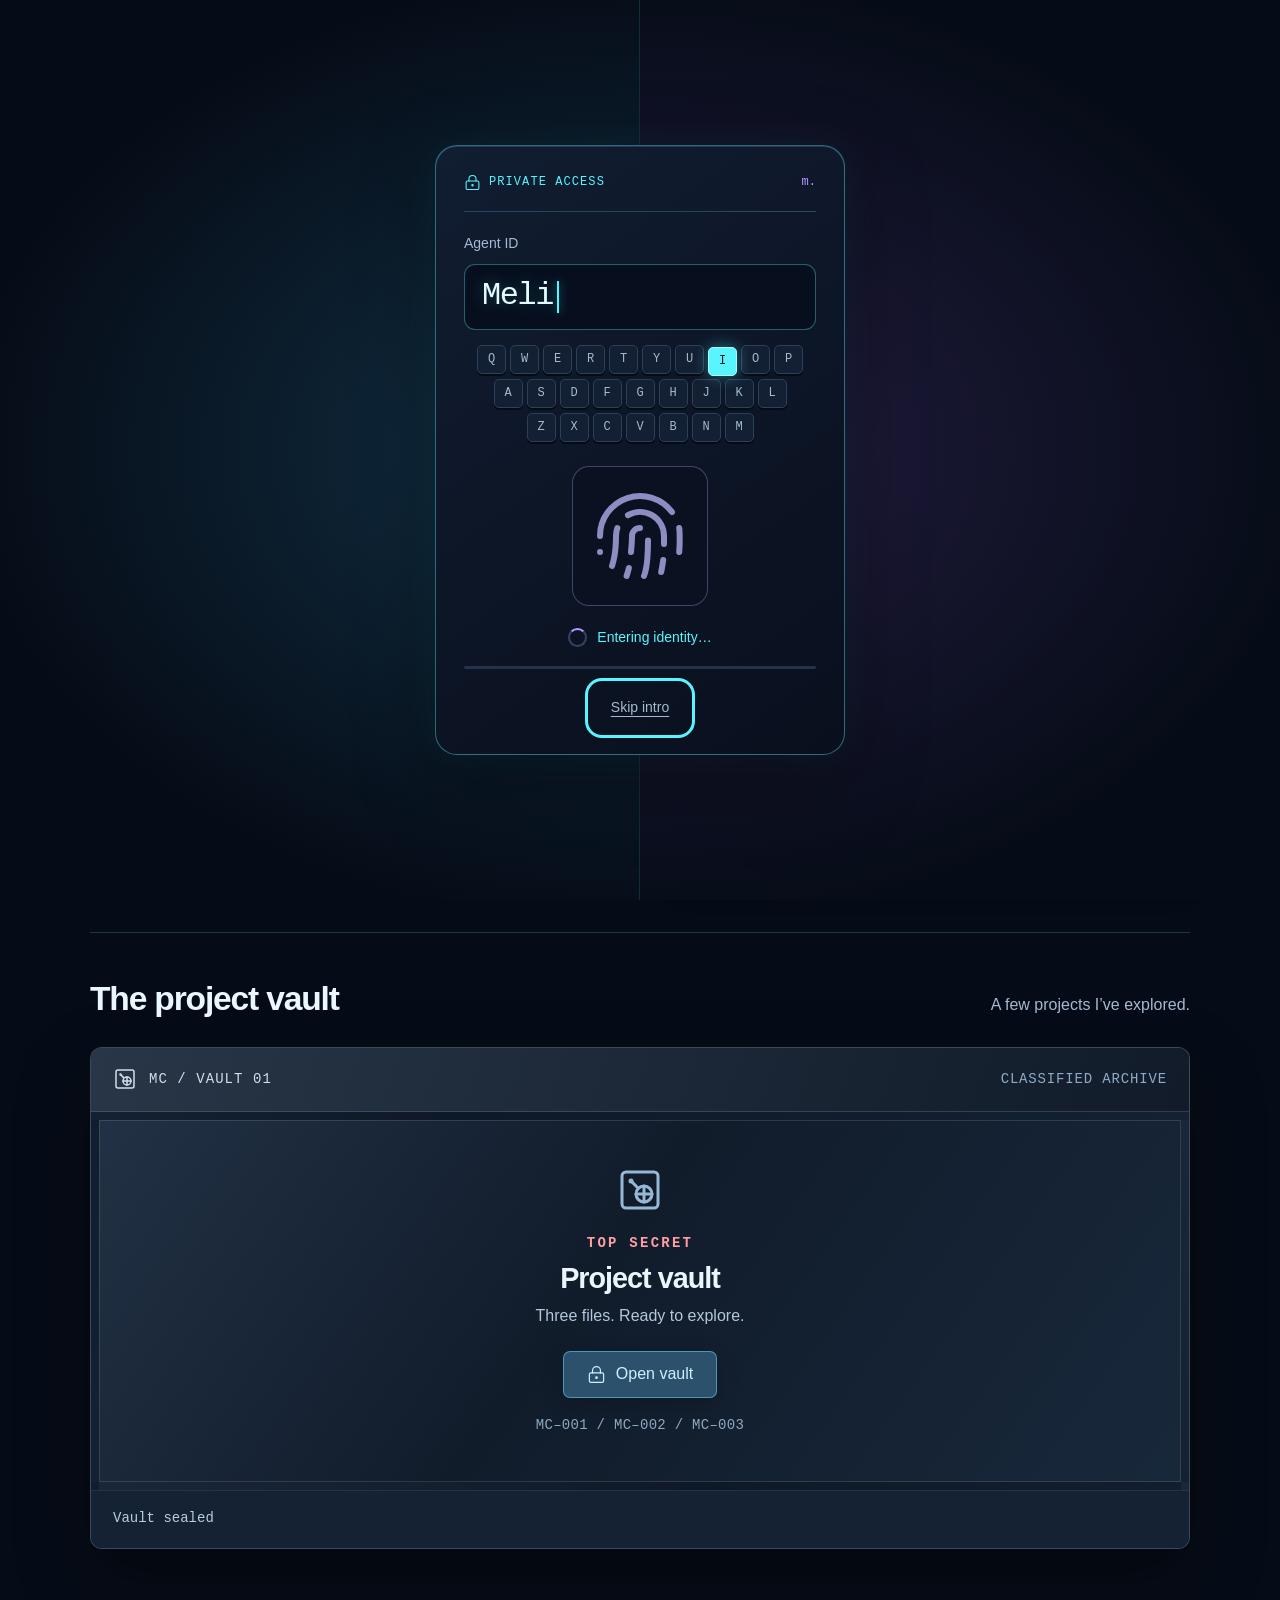
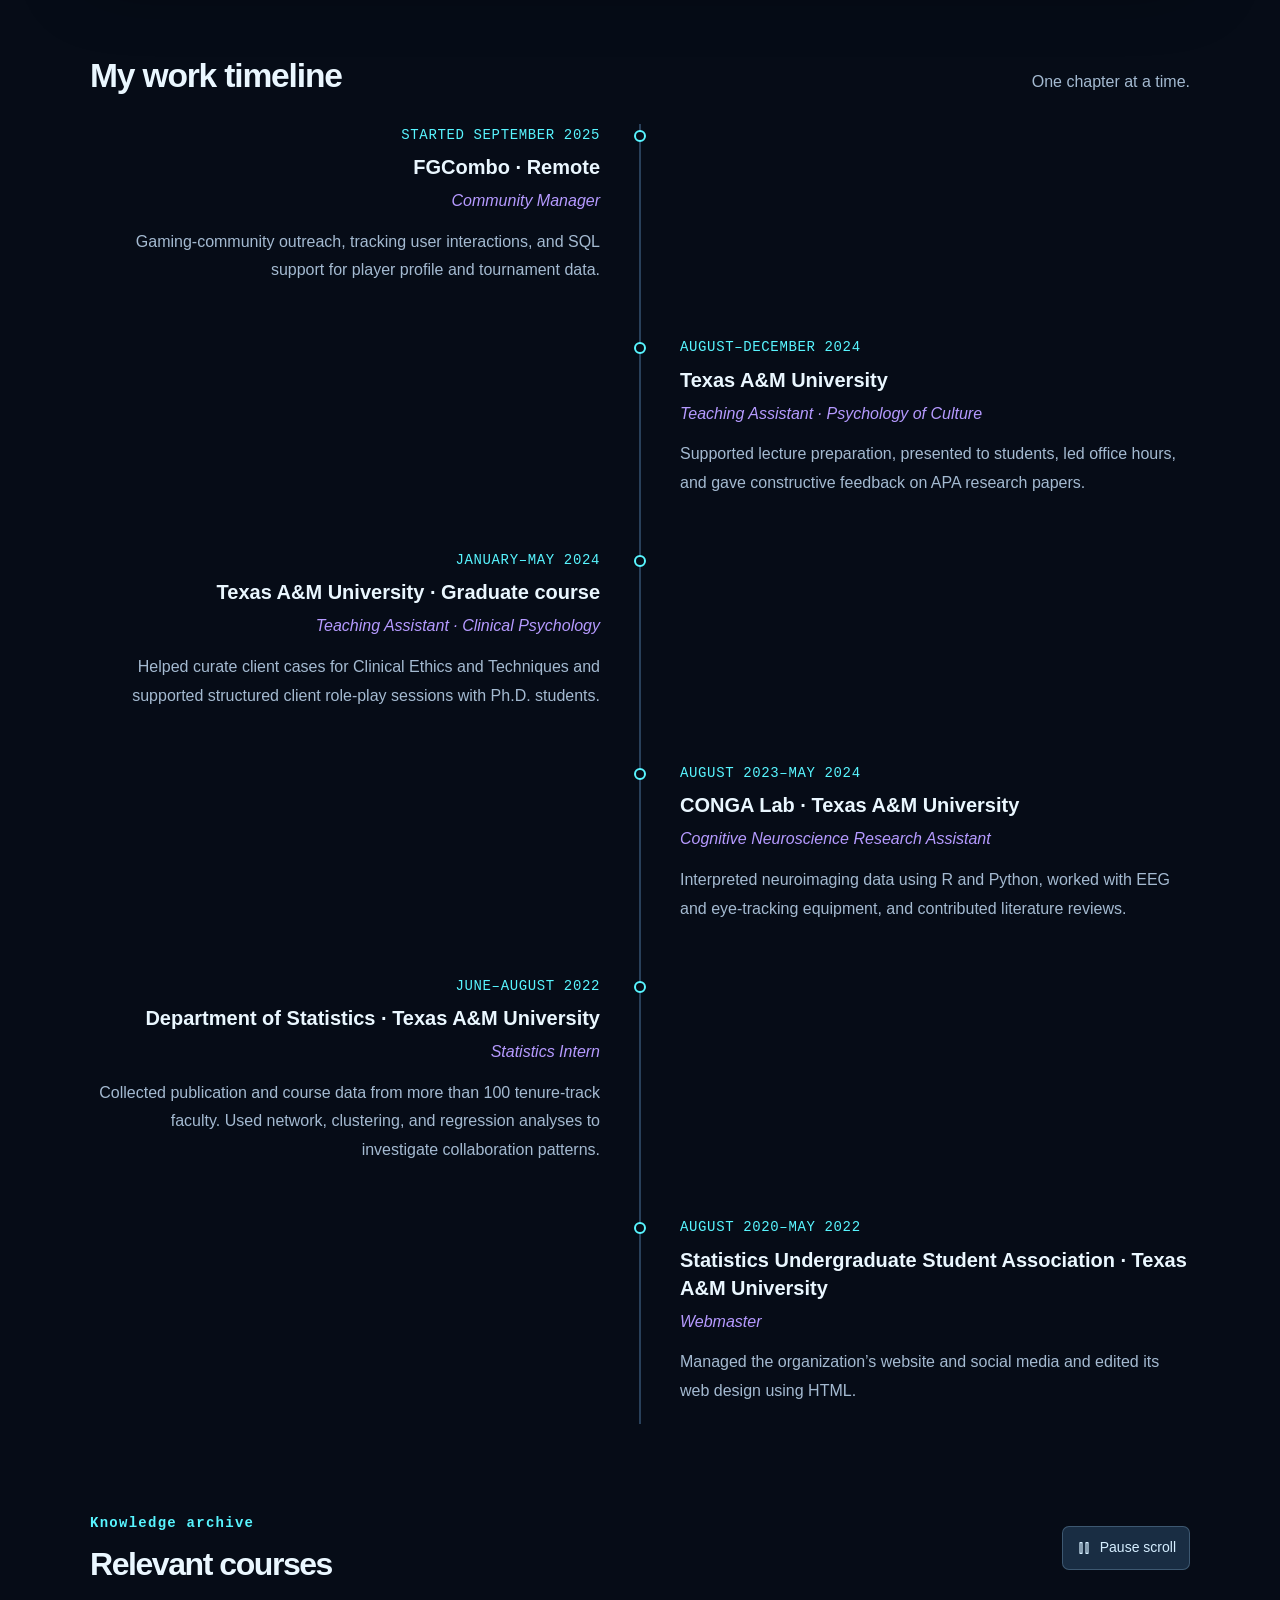
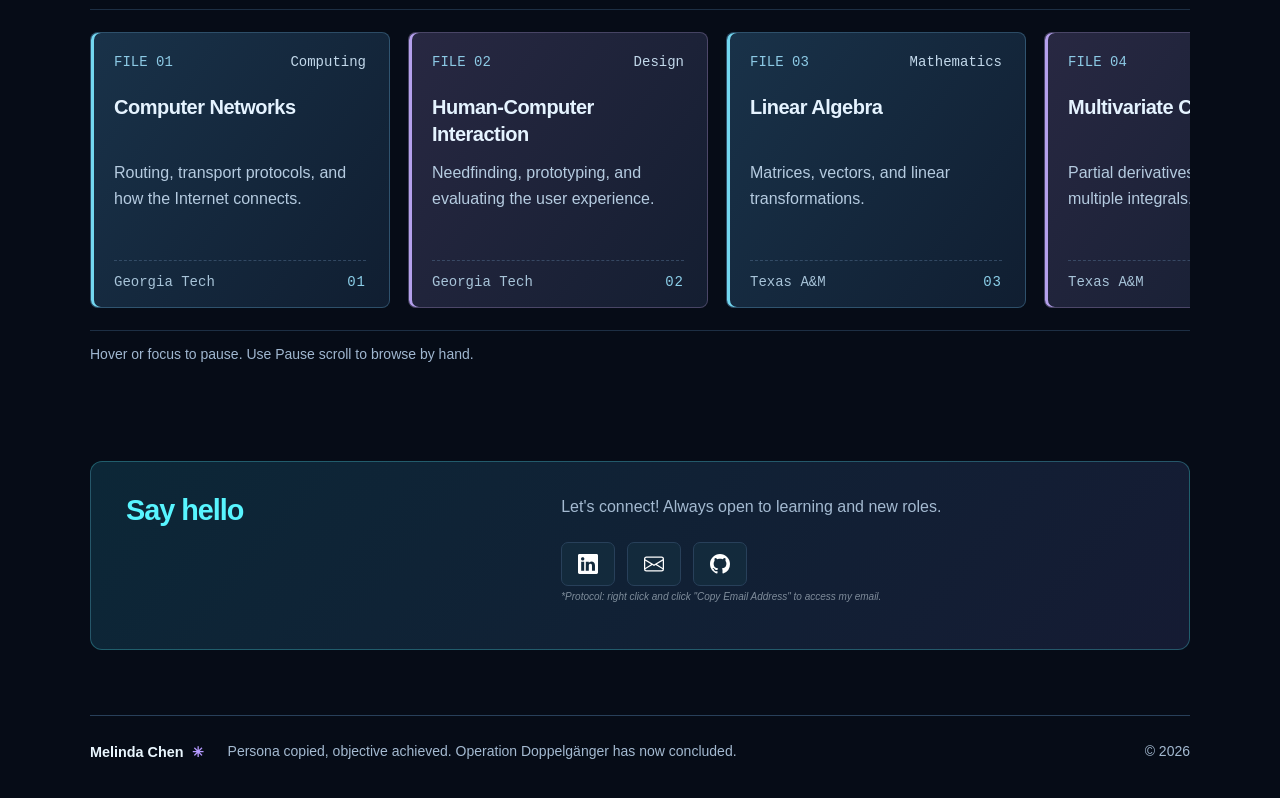
==== commit 86fd54df: "edit content, add slides, add contact socials" ====
--- a/index.html
+++ b/index.html
@@ -6,8 +6,8 @@
   <meta name="theme-color" content="#060c17">
   <title>Melinda Chen — CS + Psychology</title>
   <meta name="description" content="Melinda Chen’s personal portfolio: psychology, statistics, computer science, research, and creative curiosity.">
-  <meta property="og:title" content="Melinda Chen — People, Data &amp; Systems">
-  <meta property="og:description" content="A curious mind at the intersection of people, data, and systems. Explore my projects, experience, and creative interests.">
+  <meta property="og:title" content="Melinda Chen">
+  <meta property="og:description" content="Welcome! Explore my projects, experience, and creative interests.">
   <meta property="og:type" content="website">
   <link rel="icon" type="image/svg+xml" href="data:image/svg+xml,%3Csvg xmlns='http://www.w3.org/2000/svg' viewBox='0 0 64 64'%3E%3Crect width='64' height='64' rx='32' fill='%23060c17'/%3E%3Cpath d='M15 44V20h5l12 17 12-17h5v24h-6V30L32 46 21 30v14z' fill='%2358f5ff'/%3E%3C/svg%3E">
   <link rel="stylesheet" href="styles.css">
@@ -36,7 +36,7 @@
   <main id="main">
     <section class="hero wrap" id="home" aria-labelledby="hero-title">
       <div class="hero-copy">
-        <p class="eyebrow intro-kicker">Welcome to my world! </p>
+        <p class="eyebrow intro-kicker">Operation Doppelgänger is now live.</p>
         <h1 id="hero-title">Howdy, I’m<br><em>Melinda.</em></h1>
         <p class="hero-intro">I’m a Georgia Tech computer science student with a background in psychology and statistics. I’m interested in people, data, and how things work.</p>
         <a class="button primary" href="#work">See my work</a><a class="button secondary" href="resume.html">My résumé</a>
@@ -45,6 +45,7 @@
       <div class="hero-art slideshow" id="off-the-clock" role="region" aria-roledescription="carousel" aria-labelledby="off-the-clock-title">
         <h2 class="slideshow-title" id="off-the-clock-title">Off the clock</h2>
         <div class="slides" id="creative-slides">
+          <!--
           <figure class="slide" role="group" aria-roledescription="slide" aria-label="1 of 3">
             <div class="art-frame"><img src="assets/curiosity-collage.webp" alt="A blue ribbon connects a pressed flower, graph paper, and a pencil network sketch on ivory paper." width="1536" height="1024" fetchpriority="high"></div>
             <figcaption class="slide-description"><h3 class="slide-title">Daily lore</h3>
@@ -60,10 +61,39 @@
             <figcaption class="slide-description"><h3 class="slide-title">Color &amp; character</h3>
               <p class="slide-body">Fashion, art, and imaginative stories. I’m drawn to things with a little personality.</p></figcaption>
           </figure>
+        -->
+        <figure class="slide" role="group" aria-roledescription="slide" aria-label="1 of 4">
+          <div class="art-frame"><img src="assets/books.png" alt="pic of a book i was reading while waiting for car state inspection." width="1536" height="1024" fetchpriority="high"></div>
+          <figcaption class="slide-description"><h3 class="slide-title">Reading</h3>
+            <p class="slide-body">I love reading both fiction and nonfiction. My favorite books are: Why We Sleep by Matthew Walker, Outliers by Malcolm Gladwell, Hunger Games by Suzanne Collins, Brave New World by Aldous Huxley, and Atomic Habits by James Clear. Right now I’m reading Thinking, Fast and Slow by Daniel Kahneman, winner of Nobel Prize in Economics. Open to book recommendations!</p></figcaption>
+        </figure>
+        <figure class="slide" role="group" aria-roledescription="slide" aria-label="2 of 4" hidden>
+          <div class="art-frame"><img src="assets/archery.png" alt="me doing archery in undergrad" width="1536" height="1024" loading="lazy"></div>
+          <figcaption class="slide-description"><h3 class="slide-title">Sports &amp; Exercise</h3>
+            <p class="slide-body">I had always considered myself an indoors person, but in college I fell in love with working out. (Shoutout to Coach Teri for encouraging me to prioritize exercise as part of my daily routine!) Ice skating. Inline skating. Archery. Boxing. Brazilian Jiu-Jitsu. Running. Pilates. Dance. Oh, and the occasional paddleboarding. I love trying new ways to stay fit. That’s me practicing with my recurve bow in the image above!</p></figcaption>
+        </figure>
+        <figure class="slide" role="group" aria-roledescription="slide" aria-label="3 of 4" hidden>
+          <div class="art-frame">
+            <img src="assets/watercolorart.png" 
+            alt="watercolor painting of matcha latte made by yours truly" 
+            width="1536" height="1024" 
+            style="object-position: center 37%;"
+            loading="lazy"></div>
+          <figcaption class="slide-description"><h3 class="slide-title">Art</h3>
+            <p class="slide-body">I won District Rodeo Art 2x for horse drawings in elementary school. Learned sketching/colored pencil in elementary school and acrylic painting in middle school. Currently learning watercolor…I actually painted that matcha latte recently in the image above.</p></figcaption>
+        </figure>
+        <figure class="slide" role="group" aria-roledescription="slide" aria-label="4 of 4" hidden>
+          <div class="art-frame">
+            <img src="assets/violin image from google.jpg" 
+            alt="yes i do in fact play instruments" width="1536" height="1024" loading="lazy"></div>
+          <figcaption class="slide-description"><h3 class="slide-title">Music</h3>
+            <p class="slide-body">I played violin since I was 8 years old and piano since I was 10. My next conquest is vocal training. I want to learn how to sing!</p></figcaption>
+        </figure>
         </div>
         <div class="slideshow-controls">
-          <div class="slide-dots" aria-label="Choose a slide"><button type="button" class="slide-dot" data-slide="0" aria-label="Show slide 1: Daily lore" aria-current="true"></button><button type="button" class="slide-dot" data-slide="1" aria-label="Show slide 2: A little imperfect"></button><button type="button" class="slide-dot" data-slide="2" aria-label="Show slide 3: Color and character"></button></div>
-          <span class="slide-counter" aria-live="off">01 / 03</span>
+          <div class="slide-dots" aria-label="Choose a slide">
+            <button type="button" class="slide-dot" data-slide="0" aria-label="Show slide 1: Reading" aria-current="true"></button><button type="button" class="slide-dot" data-slide="1" aria-label="Show slide 2: Sports &amp; Exercise"></button><button type="button" class="slide-dot" data-slide="2" aria-label="Show slide 3: Art"></button><button type = "button" class = "slide-dot" data-slide = "3" aria-label = "Show slide 4: Music"></button></div>
+          <span class="slide-counter" aria-live="off">01 / 04</span>
           <div class="slide-navigation"><button type="button" data-action="previous" aria-label="Previous slide">Previous</button><button type="button" data-action="next" aria-label="Next slide">Next</button></div>
         </div>
         <div class="slideshow-playback"><button type="button" class="play-button" aria-pressed="false">Play slideshow</button><span class="sr-only slide-announcement" aria-live="polite" aria-atomic="true"></span></div>
@@ -139,7 +169,9 @@
       </ol>
       </div>
     </section>
+<!--
     <section class="learning-section wrap" aria-labelledby="learning-title"><div class="learning-label"><p class="eyebrow">The next chapter</p><span class="chapter-number" aria-hidden="true">&amp;</span></div><div><h2 id="learning-title">Learning the systems<br>behind the experience.</h2><p>Alongside research and design, I’m building my understanding of computer networks, operating systems, algorithms, and Python. I like taking a complicated idea apart until the moving pieces make sense.</p><div class="learning-topics"><span>Computer networks</span><span>Operating systems</span><span>Algorithms</span></div></div></section>
+-->
     <section class="courses-section wrap" id="courses" aria-labelledby="courses-title">
       <div class="courses-heading"><div><p class="eyebrow courses-eyebrow">Knowledge archive</p><h2 id="courses-title">Relevant courses</h2></div><button type="button" class="course-playback" id="course-playback" aria-controls="course-ticker" aria-pressed="false" hidden><svg xmlns="http://www.w3.org/2000/svg" viewBox="0 0 24 24" fill="none" stroke="currentColor" stroke-width="1.8" stroke-linecap="round" stroke-linejoin="round" aria-hidden="true"><path class="course-pause-icon" d="M9 4H6v16h3zM18 4h-3v16h3z"/><path class="course-play-icon" d="m7 4 14 8-14 8z"/></svg><span>Pause scroll</span></button></div>
       <div class="course-ticker" id="course-ticker" tabindex="0" role="region" aria-labelledby="courses-title" aria-describedby="courses-scroll-help">
@@ -147,16 +179,52 @@
           <ul class="course-group" id="course-group">
                 <li class="course-file"><div class="course-file-label"><span>FILE 01</span><span>Computing</span></div><h3>Computer Networks</h3><p>Routing, transport protocols, and how the Internet connects.</p><div class="course-file-footer"><span>Georgia Tech</span><span class="course-file-number" aria-hidden="true">01</span></div></li>
                 <li class="course-file"><div class="course-file-label"><span>FILE 02</span><span>Design</span></div><h3>Human-Computer Interaction</h3><p>Needfinding, prototyping, and evaluating the user experience.</p><div class="course-file-footer"><span>Georgia Tech</span><span class="course-file-number" aria-hidden="true">02</span></div></li>
-                <li class="course-file"><div class="course-file-label"><span>FILE 03</span><span>Mathematics</span></div><h3>Linear Algebra</h3><p>Matrices, vectors, and linear transformations.</p><div class="course-file-footer"><span>Math foundation</span><span class="course-file-number" aria-hidden="true">03</span></div></li>
-                <li class="course-file"><div class="course-file-label"><span>FILE 04</span><span>Mathematics</span></div><h3>Multivariate Calculus</h3><p>Partial derivatives, gradients, and multiple integrals.</p><div class="course-file-footer"><span>Math foundation</span><span class="course-file-number" aria-hidden="true">04</span></div></li>
+                <li class="course-file"><div class="course-file-label"><span>FILE 03</span><span>Mathematics</span></div><h3>Linear Algebra</h3><p>Matrices, vectors, and linear transformations.</p><div class="course-file-footer"><span>Texas A&M</span><span class="course-file-number" aria-hidden="true">03</span></div></li>
+                <li class="course-file"><div class="course-file-label"><span>FILE 04</span><span>Mathematics</span></div><h3>Multivariate Calculus</h3><p>Partial derivatives, gradients, and multiple integrals.</p><div class="course-file-footer"><span>Texas A&M</span><span class="course-file-number" aria-hidden="true">04</span></div></li>
+                <li class="course-file"><div class="course-file-label"><span>FILE 05</span><span>Computing</span></div><h3>Data Science</h3><p>Python, SQL, Pandas, NumPy.</p><div class="course-file-footer"><span>Texas A&M</span><span class="course-file-number" aria-hidden="true">05</span></div></li>
+                <li class="course-file"><div class="course-file-label"><span>FILE 06</span><span>Computing</span></div><h3>Intro to Operating Systems</h3><p>Process/memory management, abstraction/arbitration, socket coding.</p><div class="course-file-footer"><span>Georgia Tech</span><span class="course-file-number" aria-hidden="true">06</span></div></li>
+                <li class="course-file"><div class="course-file-label"><span>FILE 07</span><span>Statistics</span></div><h3>Statistical Computing</h3><p>Using R and Markdown to analyze regression models.</p><div class="course-file-footer"><span>Texas A&M</span><span class="course-file-number" aria-hidden="true">07</span></div></li>
+                <li class="course-file"><div class="course-file-label"><span>FILE 08</span><span>Psychology</span></div><h3>Organizational (I/O) Psychology</h3><p>Exploring behavior in organizational settings (workplace, management, teamwork).</p><div class="course-file-footer"><span>Texas A&M</span><span class="course-file-number" aria-hidden="true">08</span></div></li>
+                <li class="course-file"><div class="course-file-label"><span>FILE 09</span><span>Neuroscience</span></div><h3>Neuroscience of Learning and Memory</h3><p>How brain systems support adaptive behavior and memory formation.</p><div class="course-file-footer"><span>Texas A&M</span><span class="course-file-number" aria-hidden="true">04</span></div></li>
           </ul>
         </div>
       </div>
       <p class="courses-scroll-help" id="courses-scroll-help">Hover or focus to pause. Use Pause scroll to browse by hand.</p>
     </section>
-    <section class="contact-section wrap" id="contact" aria-labelledby="contact-title"><div class="contact-grid"><h2 id="contact-title">Say hello</h2><div><p>For research, analytics, or a thoughtful collaboration, I’d love to hear from you.</p><a class="button primary" href="mailto:mchen784@gatech.edu">Email Melinda</a><a class="email-text" href="mailto:mchen784@gatech.edu">mchen784@gatech.edu</a></div></div></section>
+    <!--
+    <section class="contact-section wrap" id="contact" aria-labelledby="contact-title"><div class="contact-grid"><h2 id="contact-title">Say hello</h2><div><p>Let's connect! Always open to learning and new roles.</p><a class="button primary" href="mailto:mchen784@gatech.edu">Email Melinda</a><a class="email-text" href="mailto:mchen784@gatech.edu">mchen784@gatech.edu</a></div></div></section>
+    -->
+    <section class="contact-section wrap" id="contact" aria-labelledby="contact-title"><div class="contact-grid"><h2 id="contact-title">Say hello</h2><div><p>Let's connect! Always open to learning and new roles.</p>
+      <div class="social-links">
+        
+        <a class="social-link"
+           href="https://www.linkedin.com/in/melinda-chen/"
+           target="_blank"
+           rel="noopener noreferrer">
+          <img src="assets/linkedin.svg" alt="">
+          <!-- <span>LinkedIn</span> -->
+        </a>
+      
+        <a class="social-link" href="mailto:mchen784@gatech.edu">
+          <img src="assets/envelope.svg" alt="">
+          <!-- <span>Email</span> -->
+        </a>
+
+        <a class="social-link"
+           href="https://github.com/mec2401"
+           target="_blank"
+           rel="noopener noreferrer">
+          <img src="assets/github.svg" alt="">
+          <!-- <span>GitHub</span> -->
+        </a>
+
+      </div>          
+      <i><p style="font-size: 12px; opacity: 0.5;"><small>*Protocol: right click and click "Copy Email Address" to access my email.</small></p></i>
+
+    </div></div></section>
+    
   </main>
-  <footer class="site-footer wrap"><a class="footer-name" href="index.html">Melinda Chen<span aria-hidden="true"> ✳</span></a><p>People, data &amp; systems.</p><span>© 2026</span></footer>
+  <footer class="site-footer wrap"><a class="footer-name" href="index.html">Melinda Chen<span aria-hidden="true"> ✳</span></a><p>Persona copied, objective achieved. Operation Doppelgänger has now concluded. </p><span>© 2026</span></footer>
   <script src="slideshow.js" defer></script>
   <script src="site.js" defer></script>
 </body>
--- a/styles.css
+++ b/styles.css
@@ -649,3 +649,40 @@
   .course-file h3 { min-height: 0; }
   .course-file p, .course-file-label, .course-file-label span:last-child, .course-file-footer, .course-file-number { color: #333; }
 }
+
+.social-links {
+  display: flex;
+  flex-wrap: wrap;
+  gap: 12px;
+}
+
+.social-link {
+  display: inline-flex;
+  align-items: center;
+  gap: 8px;
+
+  min-height: 44px;
+  padding: 10px 16px;
+  border: 1px solid var(--line);
+  border-radius: 7px;
+
+  background: var(--soft);
+  color: var(--ink);
+  text-decoration: none;
+}
+
+.social-link img {
+  width: 20px;
+  height: 20px;
+  filter: brightness(0) invert(1);
+}
+
+.social-link:hover {
+  border-color: var(--blue);
+  color: var(--blue);
+}
+
+.social-link:focus-visible {
+  outline: 2px solid var(--blue);
+  outline-offset: 4px;
+}
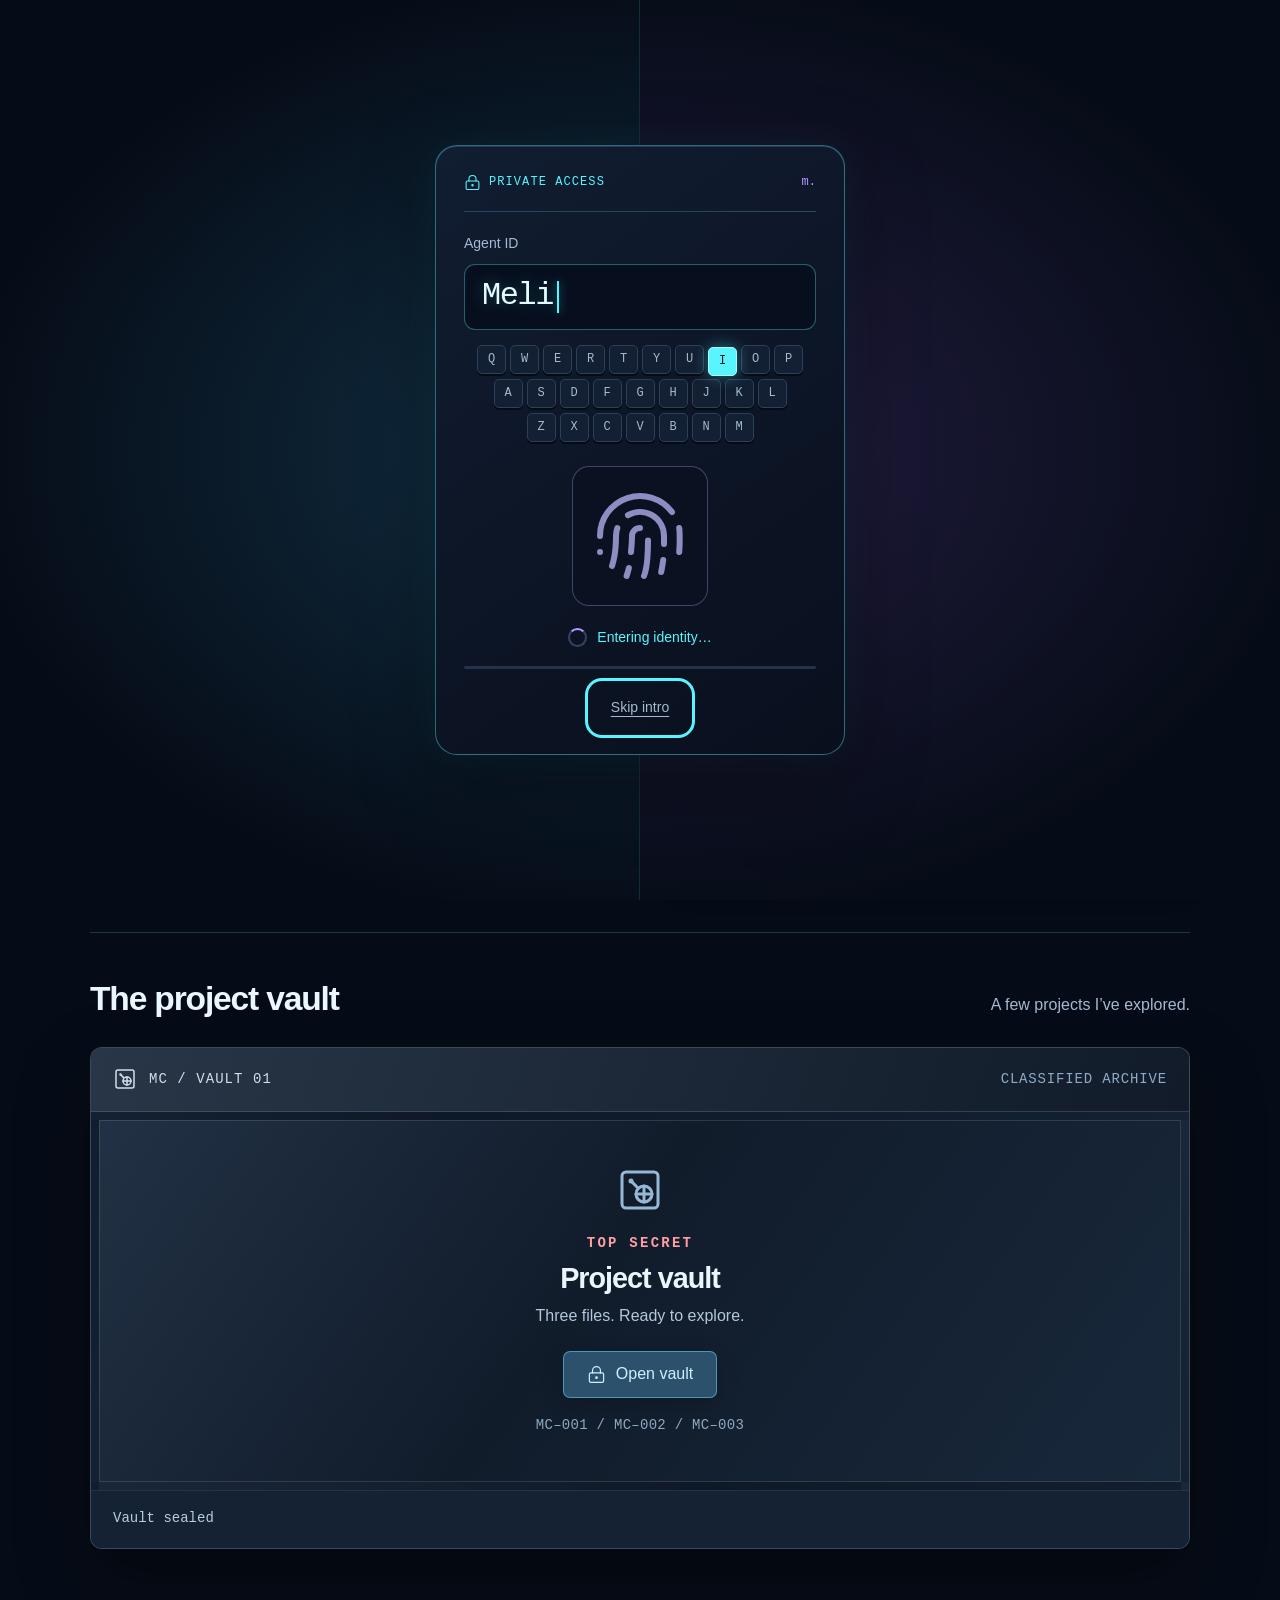
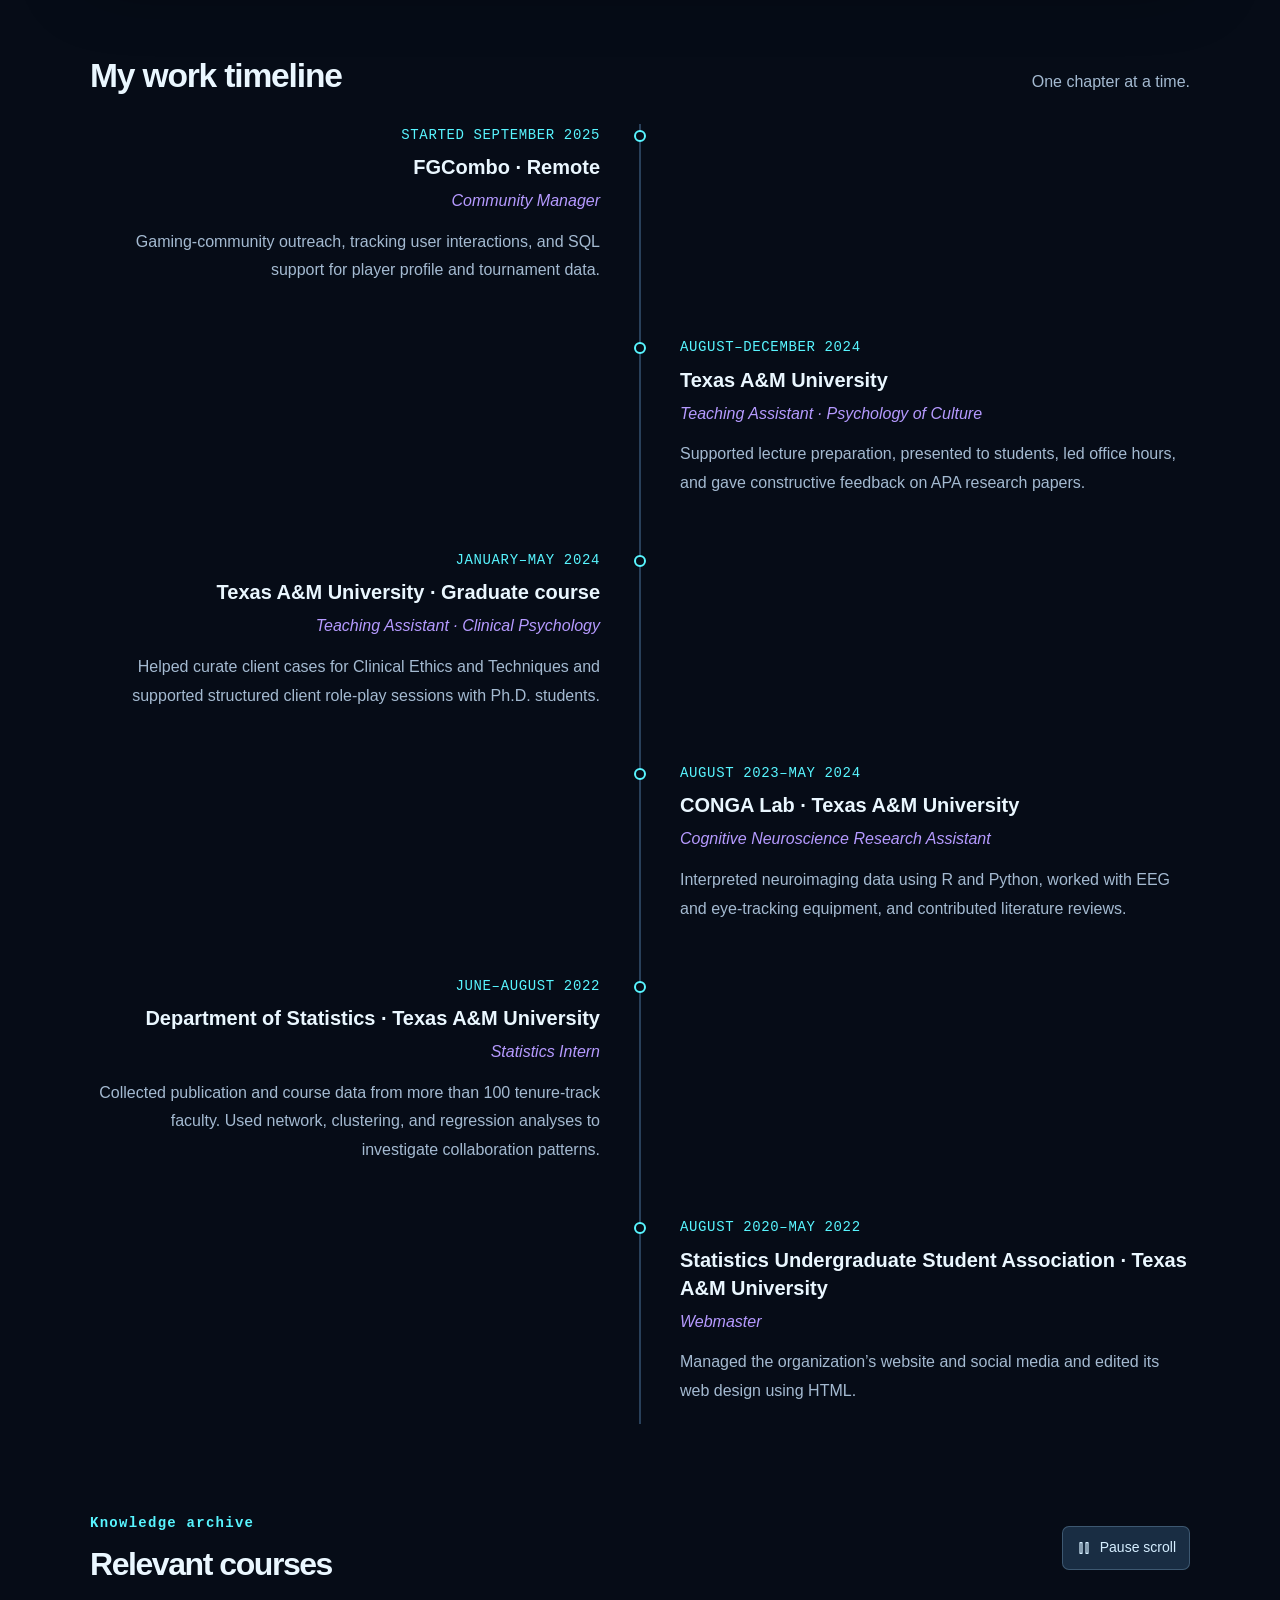
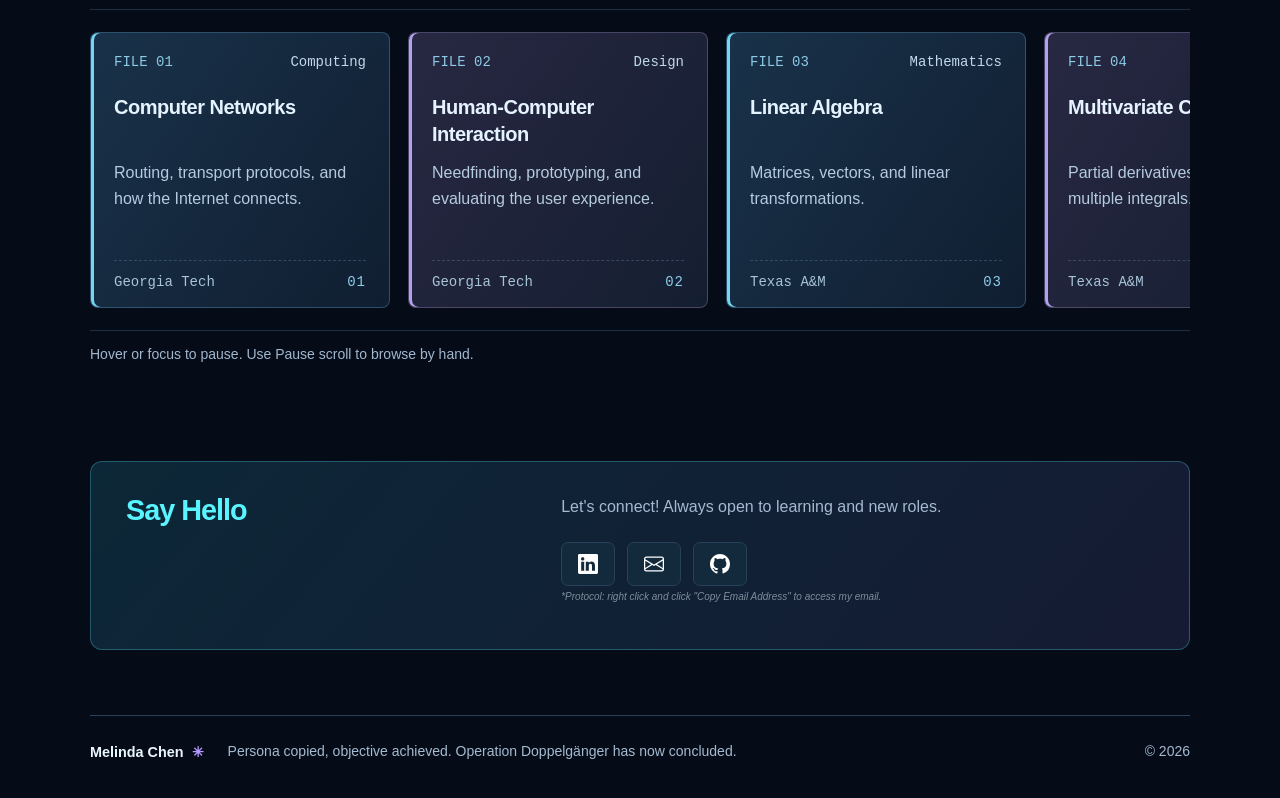
==== commit 3dcfc32f: "from print resume button to preview .pdf resume" ====
--- a/index.html
+++ b/index.html
@@ -32,7 +32,15 @@
   </dialog>
 
   <a class="skip-link" href="#main">Skip to content</a>
-  <header class="site-header wrap"><a class="wordmark" href="index.html" aria-label="Melinda Chen, home" aria-current="page"><span class="monogram" aria-hidden="true">m.</span><span>Melinda Chen</span></a><nav aria-label="Main navigation"><a href="index.html#work">Work</a><a href="index.html#timeline">Timeline</a><a href="index.html#courses">Courses</a><a href="index.html#off-the-clock">Off the clock</a><a href="resume.html">Résumé</a></nav></header>
+  <header class="site-header wrap">
+    <a class="wordmark" href="index.html" aria-label="Melinda Chen, home" aria-current="page"><span class="monogram" aria-hidden="true">m.</span><span>Melinda Chen</span></a><nav aria-label="Main navigation">
+      <a href="index.html#off-the-clock">Off the clock</a>      
+      <a href="index.html#work">Projects</a>
+      <a href="index.html#timeline">Timeline</a>
+      <a href="index.html#courses">Courses</a>
+      <a href="index.html#contact">Contact</a>      
+      <a href="resume.html" class="nav-resume">Résumé</a>
+    </nav></header>
   <main id="main">
     <section class="hero wrap" id="home" aria-labelledby="hero-title">
       <div class="hero-copy">
@@ -120,11 +128,31 @@
           <div class="dossier-meta"><span>Case file MC–001</span><strong>Top secret</strong></div><div class="project-top"><span class="project-number">01</span><span class="project-type">HCI · Individual project</span></div>
           <h3 class="project-record-title">Clearer checkout choices</h3>
           <p class="project-description">An order and price assistant exploring how a bakery kiosk could help customers understand pack sizes, upgrades, and value.</p>
+          <figure class="project-demo">
+            <video controls playsinline preload="metadata">
+              <source src="assets/bakery_kiosk_demo.mp4" type="video/mp4">
+              <a href="assets/bakery_kiosk_demo.mp4">Download the demo</a>
+            </video>
+          
+            <figcaption>
+              A walkthrough of my prototype.
+            </figcaption>
+          </figure>
           <div class="detail-content"><h4>The question</h4><p>When someone changes an order, how can the interface make the pricing consequences easier to understand?</p><h4>The exploration</h4><p>I explored menu prompts, smart labels such as “Best value,” and an order-review screen. A five-to-six pack upgrade was one of the scenarios used to examine how customers compare options.</p><h4>The process</h4><p>The coursework included survey and interview needfinding, a heuristic evaluation, alternative prototypes, and evaluation planning.</p><p class="project-scope">Scope: an academic design exploration, rather than a launched retail product.</p></div>
         </article><article class="project-record" id="project-plant-care">
           <div class="dossier-meta"><span>Case file MC–002</span><strong>Top secret</strong></div><div class="project-top"><span class="project-number">02</span><span class="project-type">HCI · Team project</span></div>
           <h3 class="project-record-title">Plant care</h3>
           <p class="project-description">A team exploration of how people track plant growth, watering, and light—and how useful information can become a clear next action.</p>
+          <figure class="project-demo">
+            <video controls playsinline preload="metadata">
+              <source src="assets/plant_demo.mp4" type="video/mp4">
+              <a href="assets/plant_demo.mp4">Download the demo</a>
+            </video>
+          
+            <figcaption>
+              A walkthrough of my prototype.
+            </figcaption>
+          </figure>
           <div class="detail-content"><h4>The question</h4><p>How can plant-care tools help people understand what their plants need without making care feel complicated?</p><h4>The exploration</h4><p>The team considered plant-stage identification, watering and light information, care history, weather context, and actionable tasks.</p><h4>The process</h4><p>Our needfinding plan combined surveys, interviews, and an apprenticeship approach. The work also considered outdoor gardens alongside indoor plants.</p><p class="project-scope">Scope: a collaborative academic project; the description reflects the team’s shared exploration.</p></div>
         </article><article class="project-record" id="project-collaboration">
           <div class="dossier-meta"><span>Case file MC–003</span><strong>Top secret</strong></div><div class="project-top"><span class="project-number">03</span><span class="project-type">Statistics · Research</span></div>
@@ -194,7 +222,7 @@
     <!--
     <section class="contact-section wrap" id="contact" aria-labelledby="contact-title"><div class="contact-grid"><h2 id="contact-title">Say hello</h2><div><p>Let's connect! Always open to learning and new roles.</p><a class="button primary" href="mailto:mchen784@gatech.edu">Email Melinda</a><a class="email-text" href="mailto:mchen784@gatech.edu">mchen784@gatech.edu</a></div></div></section>
     -->
-    <section class="contact-section wrap" id="contact" aria-labelledby="contact-title"><div class="contact-grid"><h2 id="contact-title">Say hello</h2><div><p>Let's connect! Always open to learning and new roles.</p>
+    <section class="contact-section wrap" id="contact" aria-labelledby="contact-title"><div class="contact-grid"><h2 id="contact-title">Say Hello</h2><div><p>Let's connect! Always open to learning and new roles.</p>
       <div class="social-links">
         
         <a class="social-link"
--- a/styles.css
+++ b/styles.css
@@ -597,7 +597,23 @@
   .vault-window { display: none !important; }
   .dossier-meta { margin-bottom: 18px; }
 }
-
+.project-demo {
+  margin: 24px 0;
+}
+
+.project-demo video {
+  display: block;
+  width: 100%;
+  height: auto;
+  border-radius: 8px;
+  background: #0d1422;
+}
+
+.project-demo figcaption {
+  margin-top: 10px;
+  font-size: 0.875rem;
+  color: #4b6072;
+}
 /* Relevant courses: a continuous, seamless horizontal archive ticker. */
 .courses-section { padding-block: 28px 64px; }
 .courses-heading { display: flex; justify-content: space-between; align-items: center; gap: 24px; margin-bottom: 25px; }
@@ -686,3 +702,19 @@
   outline: 2px solid var(--blue);
   outline-offset: 4px;
 }
+nav a.nav-resume {
+  font-weight: 700;
+  color: #7dd3fc;
+}
+
+.resume-intro {
+  display: flex;
+  align-items: center;
+  justify-content: space-between;
+  flex-wrap: wrap;
+  gap: 20px;
+}
+
+.resume-intro .page-actions {
+  margin-left: auto;
+}
